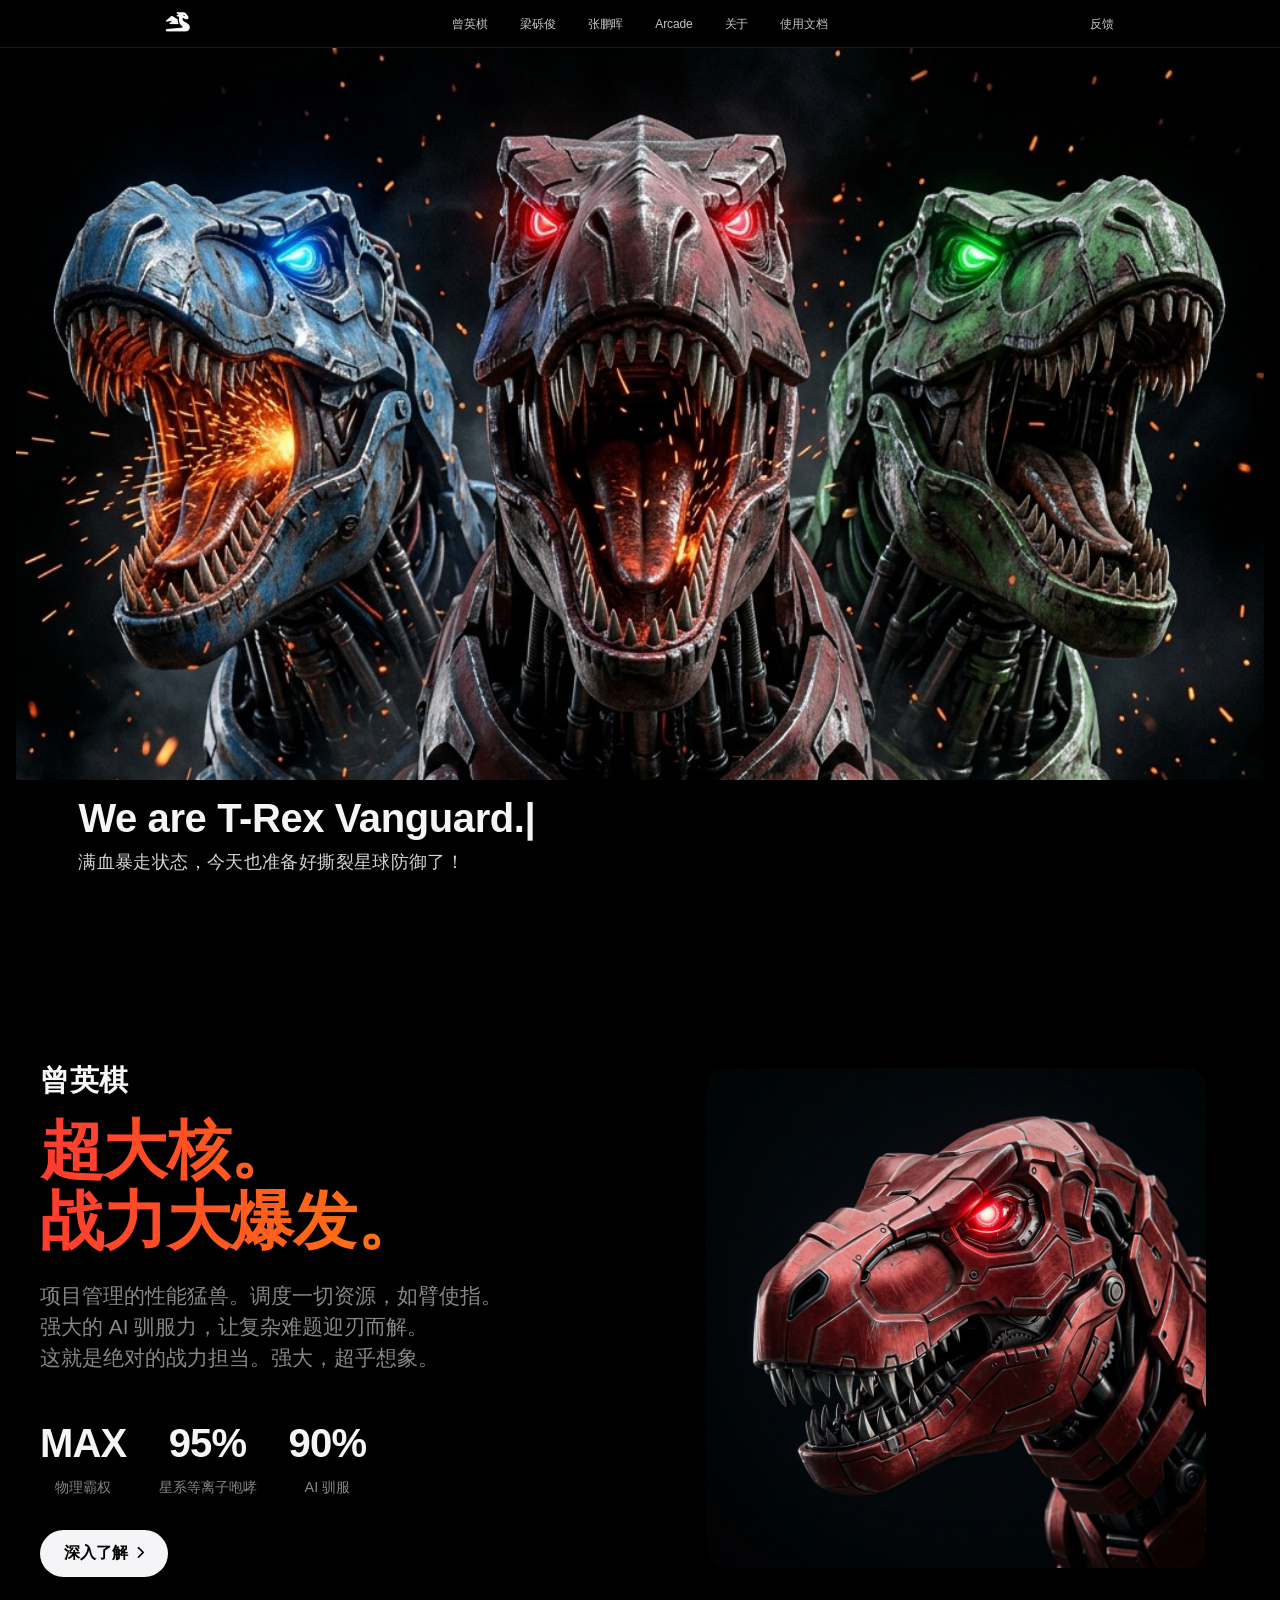
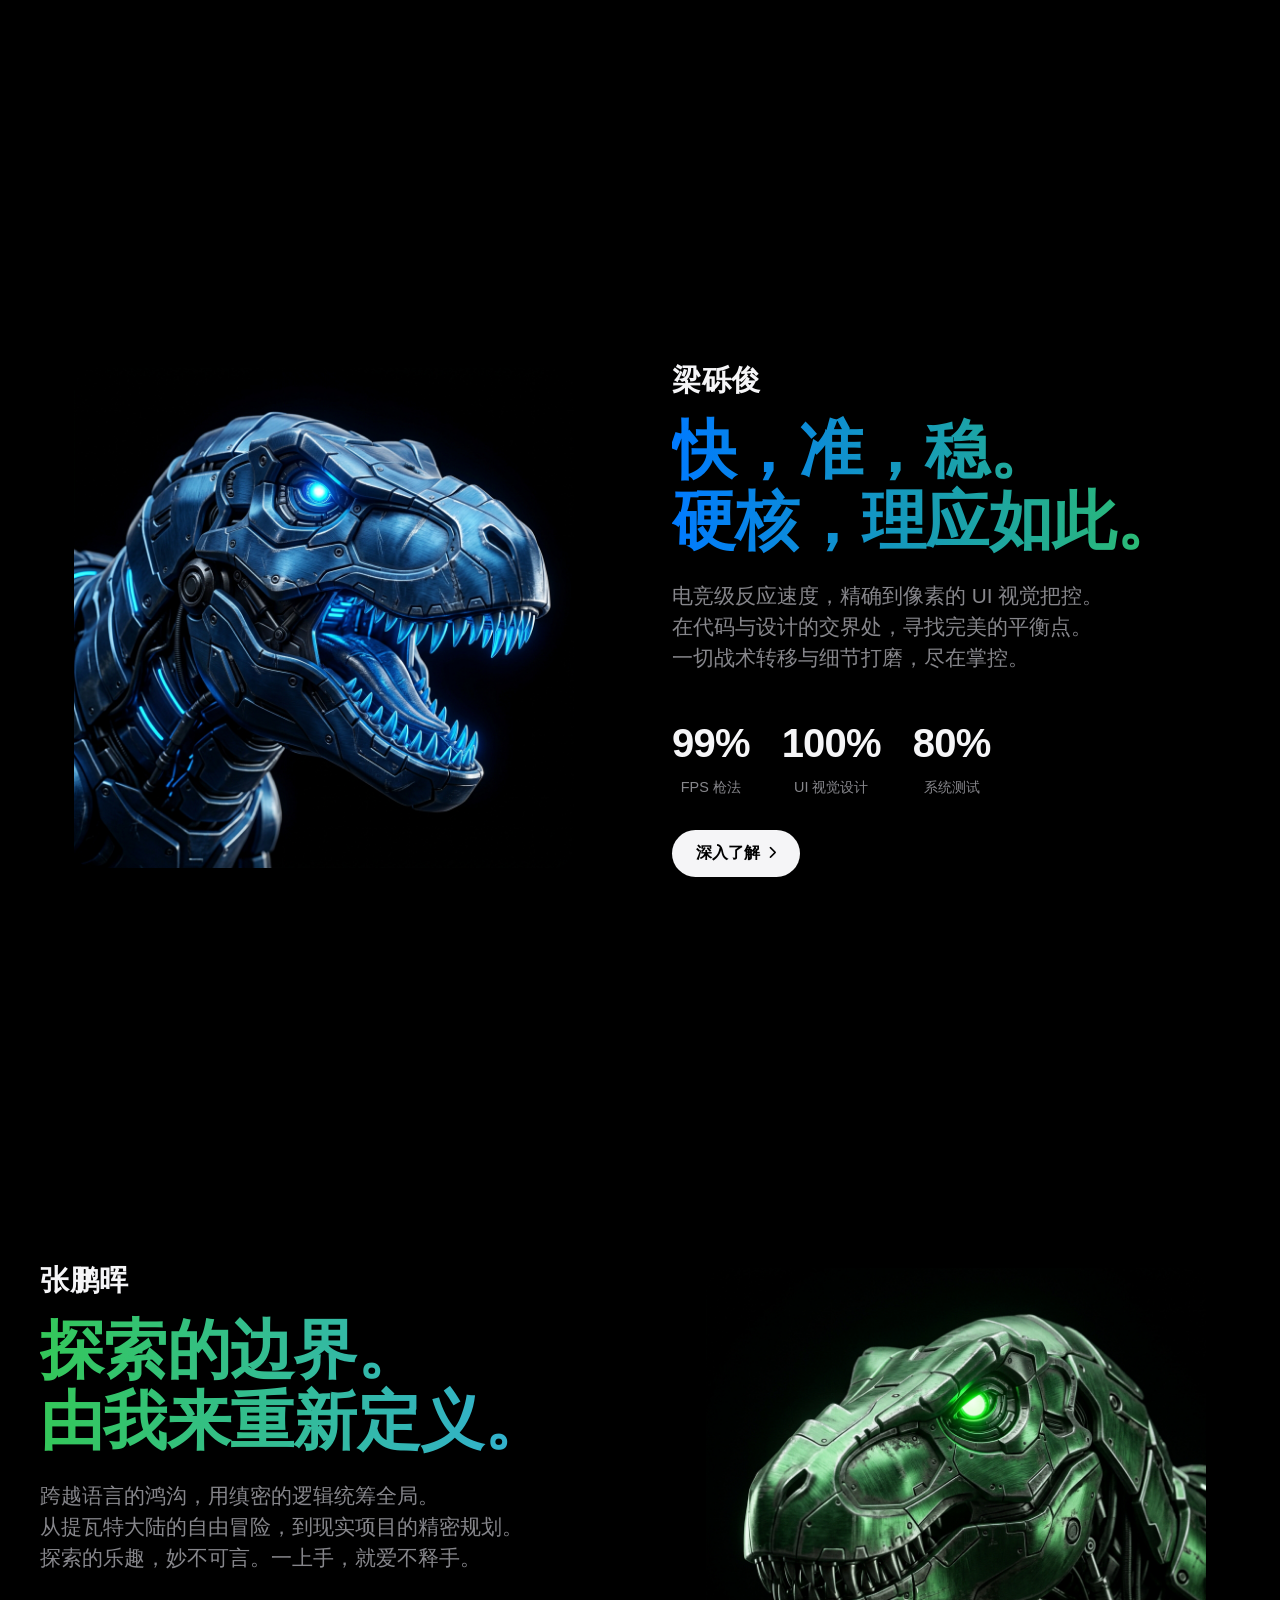
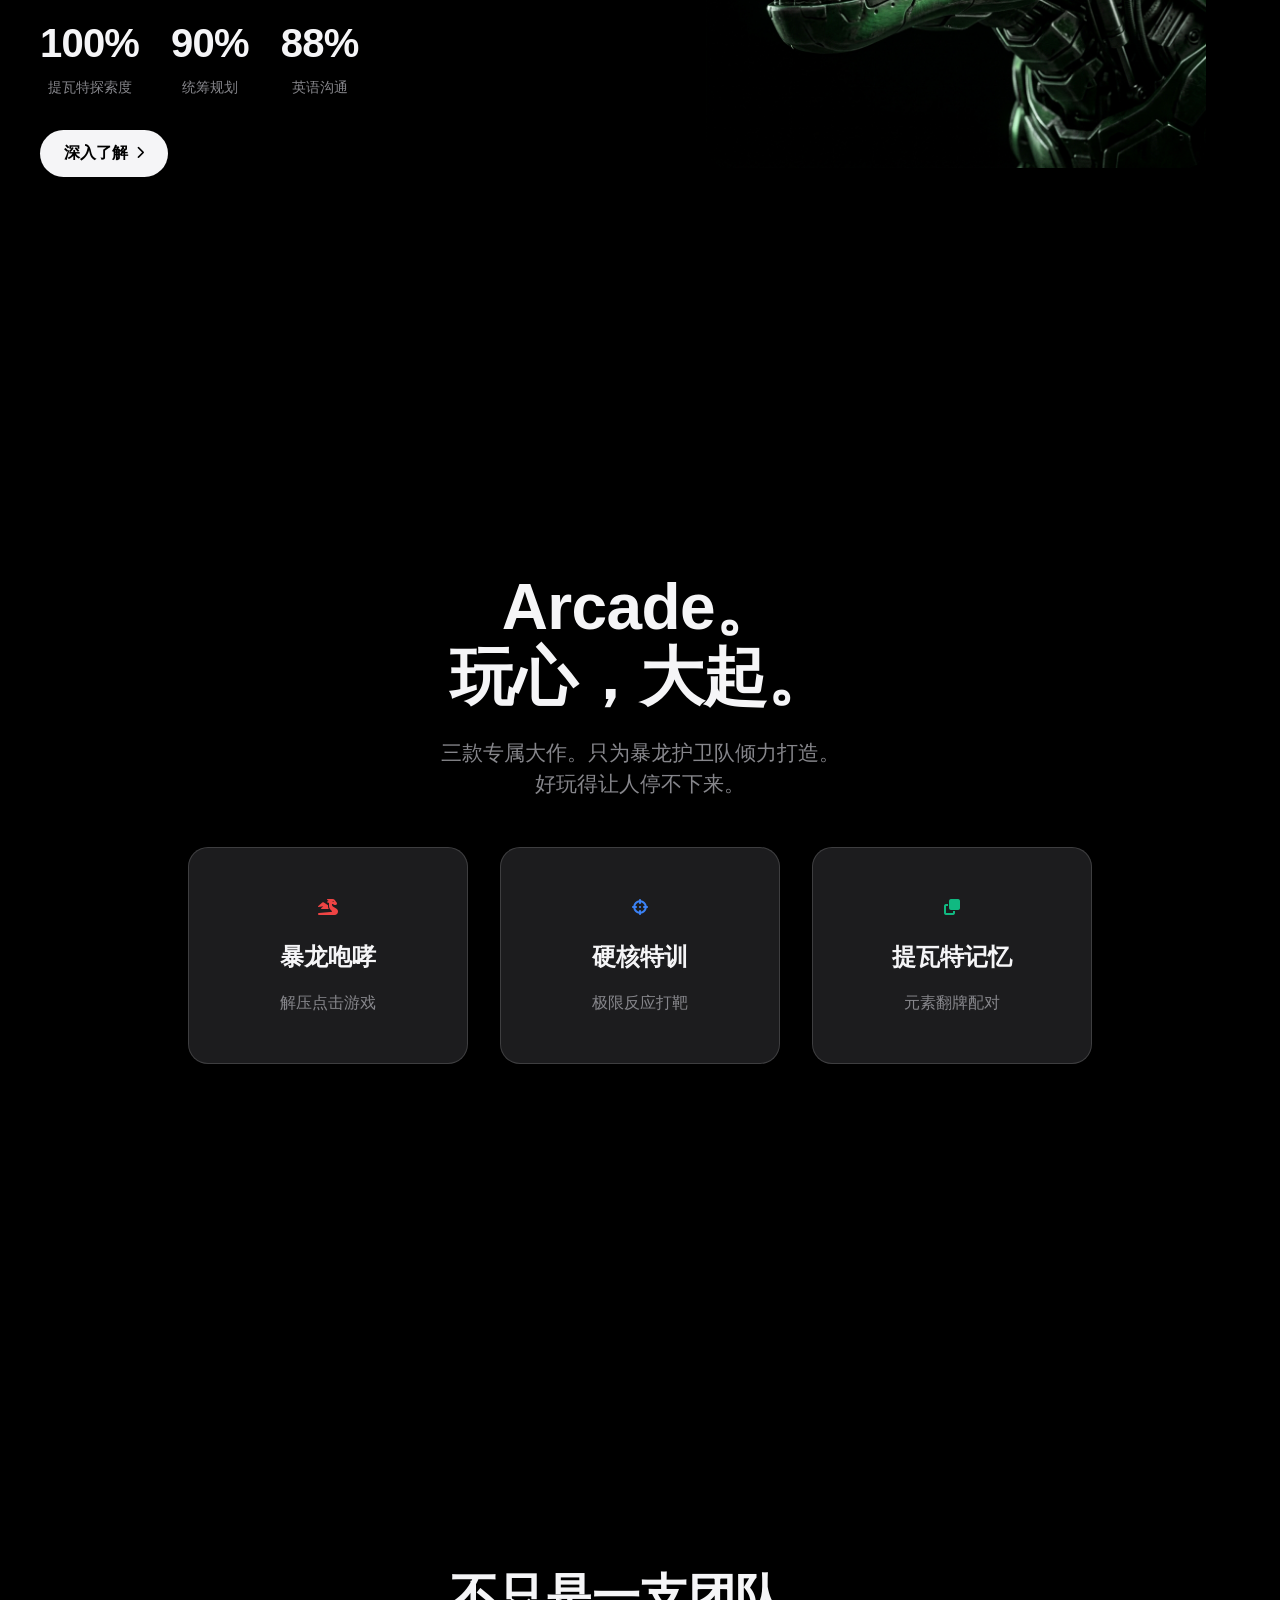
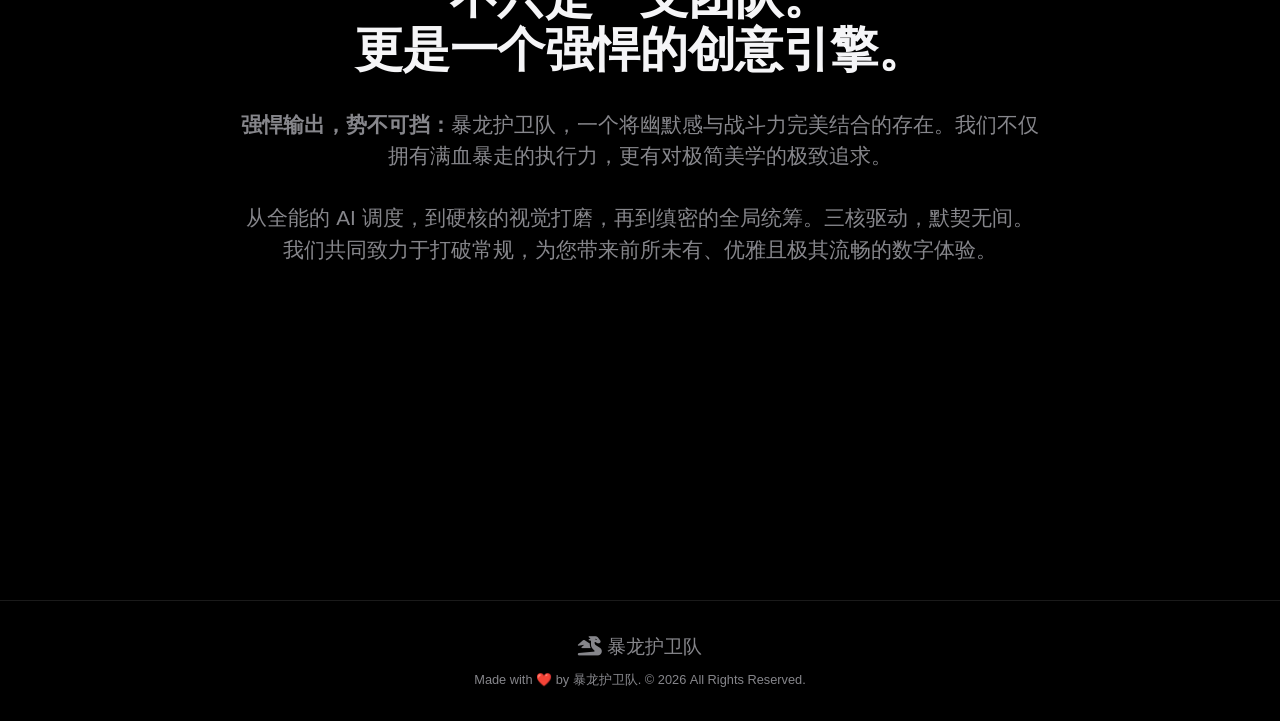
==== index.html @ 3d93b445 "Merge pull request #8 from z1mei/Appletest-v2 Appletest v2" ====
<!DOCTYPE html>
<html lang="zh-CN">
<head>
    <meta charset="UTF-8">
    <meta name="viewport" content="width=device-width, initial-scale=1.0">
    <title>暴龙护卫队 (T-Rex Vanguard) - 团队专属风采展示平台</title>
    <link rel="stylesheet" href="css/style.css?v=28">
    <!-- Google Fonts replaced with System Fonts in CSS, but keep FontAwesome -->
    <link rel="stylesheet" href="https://cdnjs.cloudflare.com/ajax/libs/font-awesome/6.4.0/css/all.min.css">
</head>
<body data-theme="dark">
    <!-- Apple Style Navbar -->
    <header class="apple-nav">
        <div class="nav-container">
            <a href="#hero" class="logo"><i class="fa-solid fa-dragon"></i></a>
            <nav class="nav-links">
                <a href="#zeng">曾英棋</a>
                <a href="#liang">梁砾俊</a>
                <a href="#zhang">张鹏晖</a>
                <a href="#arcade">Arcade</a>
                <a href="#about">关于</a>
                <a href="#" onclick="openGameModal('docs-modal'); return false;">使用文档</a>
            </nav>
            <a href="#" class="feedback-nav" onclick="openGameModal('feedback-modal'); return false;">反馈</a>
        </div>
    </header>

    <!-- Hero Section -->
    <section id="hero" class="apple-section hero-section">
        <div class="hero-image-wrapper">
            <img src="image/t_rex_hero.png" alt="T-Rex Vanguard" class="hero-image">
        </div>
        <div class="hero-text-wrapper">
            <h1 class="hero-title"><span id="typewriter"></span><span class="cursor">|</span></h1>
            <p class="hero-subtext" style="margin-top: 0.5rem;">满血暴走状态，今天也准备好撕裂星球防御了！</p>
        </div>
    </section>

    <!-- Member 1: Zeng Yingqi -->
    <section id="zeng" class="apple-section member-section">
        <div class="member-container image-right">
            <div class="section-content text-left">
                <div class="apple-label reveal">曾英棋</div>
                <h2 class="apple-headline gradient-text-red reveal delay-1">超大核。<br>战力<span style="white-space: nowrap;">大爆发。</span></h2>
                <p class="apple-copy reveal delay-2">
                    项目管理的性能猛兽。调度一切资源，<span style="white-space: nowrap;">如臂使指。</span><br>
                    强大的 AI 驯服力，让复杂难题<span style="white-space: nowrap;">迎刃而解。</span><br>
                    这就是绝对的战力担当。强大，<span style="white-space: nowrap;">超乎想象。</span>
                </p>
                <div class="apple-specs reveal delay-3">
                    <div class="spec-item"><span class="spec-value">MAX</span><span class="spec-label">物理霸权</span></div>
                    <div class="spec-item"><span class="spec-value">95%</span><span class="spec-label">星系等离子咆哮</span></div>
                    <div class="spec-item"><span class="spec-value">90%</span><span class="spec-label">AI 驯服</span></div>
                </div>
                <button class="apple-btn reveal delay-4" onclick="openGameModal('modal-1')">深入了解 <i class="fa-solid fa-chevron-right"></i></button>
            </div>
            <div class="member-image-wrapper reveal delay-2">
                <img src="image/avatar_zeng.png" alt="曾英棋" class="member-image">
            </div>
        </div>
    </section>

    <!-- Member 2: Liang Lijun -->
    <section id="liang" class="apple-section member-section">
        <div class="member-container image-left">
            <div class="section-content text-left">
                <div class="apple-label reveal">梁砾俊</div>
                <h2 class="apple-headline gradient-text-blue reveal delay-1">快，准，稳。<br>硬核，<span style="white-space: nowrap;">理应如此。</span></h2>
                <p class="apple-copy reveal delay-2">
                    电竞级反应速度，精确到像素的 UI <span style="white-space: nowrap;">视觉把控。</span><br>
                    在代码与设计的交界处，寻找完美的<span style="white-space: nowrap;">平衡点。</span><br>
                    一切战术转移与细节打磨，<span style="white-space: nowrap;">尽在掌控。</span>
                </p>
                <div class="apple-specs reveal delay-3">
                    <div class="spec-item"><span class="spec-value">99%</span><span class="spec-label">FPS 枪法</span></div>
                    <div class="spec-item"><span class="spec-value">100%</span><span class="spec-label">UI 视觉设计</span></div>
                    <div class="spec-item"><span class="spec-value">80%</span><span class="spec-label">系统测试</span></div>
                </div>
                <button class="apple-btn reveal delay-4" onclick="openGameModal('modal-2')">深入了解 <i class="fa-solid fa-chevron-right"></i></button>
            </div>
            <div class="member-image-wrapper reveal delay-2">
                <img src="image/avatar_liang.png" alt="梁砾俊" class="member-image">
            </div>
        </div>
    </section>

    <!-- Member 3: Zhang Penghui -->
    <section id="zhang" class="apple-section member-section">
        <div class="member-container image-right">
            <div class="section-content text-left">
                <div class="apple-label reveal">张鹏晖</div>
                <h2 class="apple-headline gradient-text-green reveal delay-1">探索的边界。<br>由我来<span style="white-space: nowrap;">重新定义。</span></h2>
                <p class="apple-copy reveal delay-2">
                    跨越语言的鸿沟，用缜密的逻辑<span style="white-space: nowrap;">统筹全局。</span><br>
                    从提瓦特大陆的自由冒险，到现实项目的<span style="white-space: nowrap;">精密规划。</span><br>
                    探索的乐趣，妙不可言。一上手，<span style="white-space: nowrap;">就爱不释手。</span>
                </p>
                <div class="apple-specs reveal delay-3">
                    <div class="spec-item"><span class="spec-value">100%</span><span class="spec-label">提瓦特探索度</span></div>
                    <div class="spec-item"><span class="spec-value">90%</span><span class="spec-label">统筹规划</span></div>
                    <div class="spec-item"><span class="spec-value">88%</span><span class="spec-label">英语沟通</span></div>
                </div>
                <button class="apple-btn reveal delay-4" onclick="openGameModal('modal-3')">深入了解 <i class="fa-solid fa-chevron-right"></i></button>
            </div>
            <div class="member-image-wrapper reveal delay-2">
                <img src="image/avatar_zhang.png" alt="张鹏晖" class="member-image">
            </div>
        </div>
    </section>

    <!-- Arcade Zone -->
    <section id="arcade" class="apple-section arcade-section" style="background-color: #000;">
        <div class="section-content text-center">
            <h2 class="apple-headline reveal">Arcade。<br>玩心，大起。</h2>
            <p class="apple-copy reveal delay-1">三款专属大作。只为暴龙护卫队倾力打造。<br>好玩得让人停不下来。</p>
            
            <div class="apple-cards">
                <div class="apple-card reveal delay-2" onclick="openGameModal('game1-modal')">
                    <i class="fa-solid fa-dragon card-icon" style="color: #ef4444;"></i>
                    <h3>暴龙咆哮</h3>
                    <p>解压点击游戏</p>
                </div>
                <div class="apple-card reveal delay-3" onclick="openGameModal('game2-modal')">
                    <i class="fa-solid fa-crosshairs card-icon" style="color: #3b82f6;"></i>
                    <h3>硬核特训</h3>
                    <p>极限反应打靶</p>
                </div>
                <div class="apple-card reveal delay-4" onclick="openGameModal('game3-modal')">
                    <i class="fa-solid fa-clone card-icon" style="color: #10b981;"></i>
                    <h3>提瓦特记忆</h3>
                    <p>元素翻牌配对</p>
                </div>
            </div>
        </div>
    </section>

    <!-- About Section -->
    <section id="about" class="apple-section about-section">
        <div class="section-content text-center">
            <h2 class="apple-headline reveal" style="font-size:3rem; margin-bottom:2rem;">不只是一支团队。<br>更是一个强悍的创意引擎。</h2>
            <p class="apple-copy reveal delay-2" style="max-width: 800px; margin: 0 auto;">
                <strong>强悍输出，势不可挡：</strong>暴龙护卫队，一个将幽默感与战斗力完美结合的存在。我们不仅拥有满血暴走的执行力，更有对极简美学的极致追求。<br><br>
                从全能的 AI 调度，到硬核的视觉打磨，再到缜密的全局统筹。三核驱动，默契无间。我们共同致力于打破常规，为您带来前所未有、优雅且极其流畅的数字体验。
            </p>
        </div>
    </section>

    <!-- ⬇️ Hidden Modals ⬇️ -->

    <!-- Modals (Profile) -->
    <!-- Modal 1: 曾英棋 -->
    <div id="modal-1" class="modal-overlay">
        <div class="modal-container glass-panel">
            <button class="close-modal" onclick="closeGameModal('modal-1')"><i class="fa-solid fa-xmark"></i></button>
            <div class="modal-body">
                <div class="modal-left">
                    <div class="avatar-large avatar-zeng" style="background-image: url('image/avatar_zeng.png'); background-size: cover; background-position: center; color: transparent;"></div>
                    <h2>曾英棋</h2>
                    <p class="role-badge">项目经理 / 无敌的AI驯服者</p>
                    <div class="hobbies-tags">
                        <span class="tag"><i class="fa-solid fa-dragon"></i> 喜欢超级无敌宇宙暴龙兽</span>
                    </div>
                </div>
                <div class="modal-right">
                    <h3>自我介绍</h3>
                    <div class="scroll-text">
                        <p>这，就是绝对的实力。</p>
                        <p>作为项目的核心驱动引擎，我将满血的爆发力与极致的控制力完美结合。每一次的资源调度，每一次的 AI 协作，都经过了毫秒级的精确计算。从半人马座到仙女星系，哪怕是再棘手的技术壁垒，只需一击，便能轻易击穿。</p>
                        <p>这不是科幻，而是我每天的常规输出。满血暴走，现在开始。</p>
                    </div>
                </div>
            </div>
        </div>
    </div>

    <!-- Modal 2: 梁砾俊 -->
    <div id="modal-2" class="modal-overlay">
        <div class="modal-container glass-panel">
            <button class="close-modal" onclick="closeGameModal('modal-2')"><i class="fa-solid fa-xmark"></i></button>
            <div class="modal-body">
                <div class="modal-left">
                    <div class="avatar-large avatar-liang" style="background-image: url('image/avatar_liang.png'); background-size: cover; background-position: center; color: transparent;"></div>
                    <h2>梁砾俊</h2>
                    <p class="role-badge">战场上的硬核玩家</p>
                    <div class="hobbies-tags">
                        <span class="tag"><i class="fa-solid fa-gamepad"></i> 游戏</span>
                        <span class="tag"><i class="fa-solid fa-music"></i> 听音乐</span>
                        <span class="tag"><i class="fa-solid fa-video"></i> 刷视频</span>
                    </div>
                </div>
                <div class="modal-right">
                    <h3>自我介绍</h3>
                    <div class="scroll-text">
                        <p>极致的体验，源于对细节的苛求。</p>
                        <p>在 FPS 的战场上，反应速度决定成败；在数字世界的设计中，像素级的精准定义了优秀。我将电子竞技中那种“快、准、稳”的直觉，无缝融入到了 UI 视觉设计与系统测试之中。没有丝毫的拖泥带水，一切操作都如行云流水般自然。</p>
                        <p>戴上耳机，屏蔽外界的喧嚣。在理性与感性的交界点，为您呈现最纯粹、最极致的硬核作品。</p>
                    </div>
                </div>
            </div>
        </div>
    </div>

    <!-- Modal 3: 张鹏晖 -->
    <div id="modal-3" class="modal-overlay">
        <div class="modal-container glass-panel">
            <button class="close-modal" onclick="closeGameModal('modal-3')"><i class="fa-solid fa-xmark"></i></button>
            <div class="modal-body">
                <div class="modal-left">
                    <div class="avatar-large avatar-zhang" style="background-image: url('image/avatar_zhang.png'); background-size: cover; background-position: center; color: transparent;"></div>
                    <h2>张鹏晖</h2>
                    <p class="role-badge">动静相宜的探索者</p>
                    <div class="hobbies-tags">
                        <span class="tag"><i class="fa-solid fa-language"></i> 说英语</span>
                        <span class="tag"><i class="fa-solid fa-book"></i> 阅读 (推理小说)</span>
                        <span class="tag"><i class="fa-solid fa-compass"></i> 原神 (探索)</span>
                    </div>
                </div>
                <div class="modal-right">
                    <h3>自我介绍</h3>
                    <div class="scroll-text">
                        <p>探索，是不断打破边界的旅程。</p>
                        <p>无论是跨越语言的鸿沟进行交流，还是在推理小说中层层剥茧地推演逻辑，我始终热衷于在复杂的信息中寻找最优解。将这种敏锐的洞察力带入到项目统筹中，一切看似繁杂的挑战，都会变得清晰且井然有序。</p>
                        <p>正如在广阔无垠的开放世界中自由穿梭，真正的乐趣，在于发现未知的可能。动静相宜，方能游刃有余。</p>
                    </div>
                </div>
            </div>
        </div>
    </div>

    <!-- Game Modals -->
    <!-- Game 1: T-Rex Clicker -->
    <div id="game1-modal" class="game-overlay">
        <div class="game-container glass-panel">
            <button class="close-game" onclick="closeGameModal('game1-modal')"><i class="fa-solid fa-xmark"></i></button>
            <div class="game-header">
                <h2><i class="fa-solid fa-dragon"></i> 暴龙咆哮</h2>
                <div class="game-stats">
                    <span>时间: <strong id="g1-time">10.0</strong>s</span>
                    <span>点击: <strong id="g1-score">0</strong></span>
                </div>
            </div>
            <div class="game-area" id="g1-area">
                <button id="g1-start-btn" class="btn-primary game-start-btn">开始试炼</button>
                <div id="g1-trex" class="trex-entity" style="display: none;">
                    <i class="fa-solid fa-dragon"></i>
                </div>
                <div id="g1-result" class="game-result" style="display: none;">
                    <h3>试炼结束！</h3>
                    <p>点击次数: <span id="g1-final-score">0</span></p>
                    <p class="g1-rank" id="g1-rank"></p>
                    <button id="g1-restart-btn" class="btn-primary mt-4">再来一次</button>
                    <div id="g1-leaderboard" class="leaderboard mt-4"></div>
                </div>
            </div>
        </div>
    </div>

    <!-- Game 2: Aim Trainer -->
    <div id="game2-modal" class="game-overlay">
        <div class="game-container glass-panel">
            <button class="close-game" onclick="closeGameModal('game2-modal')"><i class="fa-solid fa-xmark"></i></button>
            <div class="game-header">
                <h2><i class="fa-solid fa-crosshairs"></i> 硬核特训</h2>
                <div class="game-stats">
                    <span>时间: <strong id="g2-time">30</strong>s</span>
                    <span>得分: <strong id="g2-score">0</strong></span>
                    <span>生命: <strong id="g2-lives">❤❤❤</strong></span>
                </div>
            </div>
            <div class="game-area g2-area" id="g2-area">
                <button id="g2-start-btn" class="btn-primary game-start-btn">开始特训</button>
                <div id="g2-result" class="game-result" style="display: none; z-index: 10;">
                    <h3 id="g2-result-title">特训结束！</h3>
                    <p>最终得分: <span id="g2-final-score">0</span></p>
                    <p id="g2-accuracy"></p>
                    <button id="g2-restart-btn" class="btn-primary mt-4">再来一次</button>
                    <div id="g2-leaderboard" class="leaderboard mt-4"></div>
                </div>
            </div>
        </div>
    </div>

    <!-- Game 3: Memory Match -->
    <div id="game3-modal" class="game-overlay">
        <div class="game-container glass-panel">
            <button class="close-game" onclick="closeGameModal('game3-modal')"><i class="fa-solid fa-xmark"></i></button>
            <div class="game-header">
                <h2><i class="fa-solid fa-clone"></i> 提瓦特记忆</h2>
                <div class="game-stats">
                    <span>步数: <strong id="g3-moves">0</strong></span>
                    <span>匹配: <strong id="g3-matches">0</strong>/8</span>
                </div>
            </div>
            <div class="game-area g3-area" id="g3-area" style="height: 450px;">
                <button id="g3-start-btn" class="btn-primary game-start-btn" style="z-index:10; position:absolute;">开始探索</button>
                <div id="g3-board" class="memory-board" style="display:none;"></div>
                <div id="g3-result" class="game-result" style="display: none; z-index: 10;">
                    <h3>探索完成！</h3>
                    <p>总共消耗步数: <span id="g3-final-moves">0</span></p>
                    <button id="g3-restart-btn" class="btn-primary mt-4">重新探索</button>
                    <div id="g3-leaderboard" class="leaderboard mt-4"></div>
                </div>
            </div>
        </div>
    </div>

    <!-- Docs Modal -->
    <div id="docs-modal" class="game-overlay">
        <div class="game-container glass-panel">
            <button class="close-game" onclick="closeGameModal('docs-modal')"><i class="fa-solid fa-xmark"></i></button>
            <div class="game-header">
                <h2><i class="fa-solid fa-book"></i> 网页使用文档</h2>
            </div>
            <div class="game-area" style="overflow-y: auto; padding: 2rem; display: block; text-align: left;">
                <h3 class="mb-2" style="color: var(--primary-color);">1. 基础功能</h3>
                <ul style="list-style: disc; margin-left: 2rem; margin-bottom: 1.5rem; color: var(--text-muted);">
                    <li><strong>深浅色模式切换</strong>：点击右上角的月亮/太阳图标，无缝切换深色和浅色主题。</li>
                    <li><strong>沉浸式浏览</strong>：页面利用 Apple 级的大面积留白与滚动动画，建议平滑滚动体验最佳。</li>
                </ul>
                <h3 class="mb-2" style="color: var(--primary-color);">2. 互动大作</h3>
                <ul style="list-style: disc; margin-left: 2rem; margin-bottom: 1.5rem; color: var(--text-muted);">
                    <li><strong>暴龙咆哮</strong>：解压点击。</li>
                    <li><strong>硬核特训</strong>：射击反应。</li>
                    <li><strong>提瓦特记忆</strong>：翻牌配对。</li>
                </ul>
                <h3 class="mb-2" style="color: var(--primary-color);">3. 隐藏功能</h3>
                <ul style="list-style: disc; margin-left: 2rem; margin-bottom: 1.5rem; color: var(--text-muted);">
                    <li><strong>意见反馈</strong>：右下角信封按钮，随时联系我们。</li>
                    <li><strong>暴龙觉醒彩蛋</strong>：连续快速点击页脚 Logo 5次。</li>
                </ul>
            </div>
        </div>
    </div>

    <!-- Feedback Modal -->
    <div id="feedback-modal" class="game-overlay">
        <div class="game-container glass-panel" style="max-width: 450px; height: auto; text-align: center; background: var(--bg-main); margin: 0 auto;">
            <button class="close-game" onclick="closeGameModal('feedback-modal')"><i class="fa-solid fa-xmark"></i></button>
            <div class="game-header" style="justify-content: center; border-bottom: none; padding-bottom: 0;">
                <h2 style="margin: 0; font-size: 1.8rem;"><i class="fa-solid fa-paper-plane" style="color: var(--text-main);"></i> 期待您的反馈</h2>
            </div>
            <div class="game-area" style="padding: 2rem; display: flex; flex-direction: column; justify-content: center; align-items: center; gap: 1.5rem; background: transparent;">
                <p style="color: var(--text-muted); margin: 0; line-height: 1.6; font-size: 1.1rem; text-align: center;">
                    感谢您访问暴龙护卫队！如果您对我们的项目有任何意见、建议或发现了 Bug，随时欢迎联系我们。您的反馈是我们进步的动力。
                </p>
                <div class="feedback-email-box" style="background: var(--bg-alt); padding: 1.5rem; border-radius: 12px; border: 1px solid var(--glass-border); width: 100%;">
                    <p style="margin: 0; font-size: 0.95rem; color: var(--text-muted); margin-bottom: 0.5rem;">反馈专属邮箱</p>
                    <p style="margin: 0; font-size: 1.4rem; font-weight: 800; color: var(--text-main); user-select: all;">2708203325@QQ.COM</p>
                </div>
            </div>
        </div>
    </div>

    <!-- T-Rex Easter Egg Container -->
    <div id="trex-easter-egg" class="trex-container">
        <div class="trex-content">
            <i class="fa-solid fa-dragon fa-4x mb-2" style="color: white"></i>
            <h2>嗷呜！暴龙战士觉醒！</h2>
        </div>
    </div>

    <!-- Footer -->
    <footer class="apple-footer">
        <div class="container text-center">
            <div id="footer-logo" class="footer-logo" title="点我有惊喜哦">
                <i class="fa-solid fa-dragon"></i> 暴龙护卫队
            </div>
            <p>Made with ❤️ by 暴龙护卫队. © 2026 All Rights Reserved.</p>
        </div>
    </footer>

    <script src="js/main.js"></script>
    <script src="js/games.js"></script>
</body>
</html>
---- css/style.css ----
/* ==========================================================================
   Apple Style CSS (Appletest Branch)
   ========================================================================== */

:root {
    --bg-main: #f5f5f7;
    --bg-alt: #ffffff;
    --text-main: #1d1d1f;
    --text-muted: #86868b;
    --apple-link: #06c;
    --nav-bg: rgba(255, 255, 255, 0.8);
    --glass-border: rgba(0, 0, 0, 0.1);
    
    --grad-red: linear-gradient(90deg, #ff3b30, #ff9500);
    --grad-blue: linear-gradient(90deg, #007aff, #34c759);
    --grad-green: linear-gradient(90deg, #34c759, #32ade6);
    --grad-silver: linear-gradient(90deg, #86868b, #1d1d1f);
}

[data-theme="dark"] {
    --bg-main: #000000;
    --bg-alt: #111111;
    --text-main: #f5f5f7;
    --text-muted: #86868b;
    --apple-link: #2997ff;
    --nav-bg: rgba(0, 0, 0, 0.8);
    --glass-border: rgba(255, 255, 255, 0.1);
    
    --grad-silver: linear-gradient(90deg, #f5f5f7, #86868b);
}

* {
    margin: 0;
    padding: 0;
    box-sizing: border-box;
}

body {
    font-family: -apple-system, BlinkMacSystemFont, "SF Pro SC", "SF Pro Text", "Helvetica Neue", Arial, sans-serif;
    background-color: var(--bg-main);
    color: var(--text-main);
    line-height: 1.5;
    -webkit-font-smoothing: antialiased;
    -moz-osx-font-smoothing: grayscale;
    transition: background-color 0.4s ease, color 0.4s ease;
    overflow-x: hidden;
    transition: background-color 0.3s, color 0.3s;
}

/* Meteor Canvas */
#meteor-canvas {
    position: fixed;
    top: 0;
    left: 0;
    width: 100%;
    height: 100%;
    z-index: 0;
    pointer-events: none;
}

/* T-Rex Defender for Asteroid Event */
#trex-defender {
    position: fixed;
    bottom: 40px;
    left: 40px;
    font-size: 5rem;
    color: #ef4444;
    z-index: 5;
    opacity: 0;
    pointer-events: none;
    filter: drop-shadow(0 0 25px rgba(239, 68, 68, 0.7)) drop-shadow(0 0 50px rgba(239, 68, 68, 0.3));
    transition: opacity 0.6s ease;
    transform-origin: bottom center;
}
#trex-defender.visible {
    opacity: 1;
}
#trex-defender.roaring {
    animation: trex-roar 0.15s ease-in-out 3;
}
@keyframes trex-roar {
    0%, 100% { transform: scale(1); }
    50% { transform: scale(1.15); }
}

/* Normal Scrolling Styles */
#fullpage, .fp-wrapper {
    display: block;
    width: 100%;
}

.fp-section {
    position: relative;
    width: 100%;
    padding-top: 6rem;
    padding-bottom: 2rem;
    display: flex;
    flex-direction: column;
}

a {
    color: var(--apple-link);
    text-decoration: none;
}

/* Navbar */
.apple-nav {
    position: fixed;
    top: 0;
    width: 100%;
    height: 48px;
    background: var(--nav-bg);
    backdrop-filter: saturate(180%) blur(20px);
    -webkit-backdrop-filter: saturate(180%) blur(20px);
    z-index: 1000;
    display: flex;
    justify-content: center;
    border-bottom: 1px solid var(--glass-border);
}

.nav-container {
    width: 100%;
    max-width: 980px;
    display: flex;
    justify-content: space-between;
    align-items: center;
    padding: 0 1rem;
}

.nav-container .logo {
    color: var(--text-main);
    font-size: 1.2rem;
}

.nav-links {
    display: flex;
    gap: 2rem;
}

.nav-links a {
    color: var(--text-main);
    font-size: 12px;
    letter-spacing: -0.01em;
    opacity: 0.8;
    transition: opacity 0.2s;
}

.nav-links a:hover {
    opacity: 1;
}

.feedback-nav {
    color: var(--text-main);
    font-size: 12px;
    letter-spacing: -0.01em;
    opacity: 0.8;
    text-decoration: none;
    transition: opacity 0.2s;
}

.feedback-nav:hover {
    opacity: 1;
}

/* Typography & Utilities */
.gradient-text-red { background: var(--grad-red); -webkit-background-clip: text; -webkit-text-fill-color: transparent; }
.gradient-text-blue { background: var(--grad-blue); -webkit-background-clip: text; -webkit-text-fill-color: transparent; }
.gradient-text-green { background: var(--grad-green); -webkit-background-clip: text; -webkit-text-fill-color: transparent; }
.gradient-text-silver { background: var(--grad-silver); -webkit-background-clip: text; -webkit-text-fill-color: transparent; }

.bg-alt {
    background-color: var(--bg-alt);
}

/* Sections */
.apple-section {
    min-height: 100vh;
    display: flex;
    flex-direction: column;
    justify-content: center;
    align-items: center;
    padding: 4rem 1rem;
    position: relative;
    padding-top: 0;
    min-height: 100vh;
}

.section-content {
    max-width: 980px;
    width: 100%;
    z-index: 10;
}

.text-center {
    text-align: center;
}

/* Hero Section */
.hero-section {
    padding-top: 48px;
}

.hero-title {
    font-size: 3rem;
    font-weight: 600;
    letter-spacing: -0.005em;
    margin-bottom: 0.5rem;
    color: var(--text-main);
}

.hero-slogan {
    font-size: 5rem;
    font-weight: 700;
    line-height: 1.05;
    letter-spacing: -0.015em;
    margin-bottom: 1.5rem;
}

.hero-subtext {
    font-size: 1.5rem;
    font-weight: 400;
    color: var(--text-muted);
    letter-spacing: 0.011em;
}

/* Cursor effect for typing */
.cursor {
    animation: blink 1s step-end infinite;
}
@keyframes blink { 50% { opacity: 0; } }

/* Members Section */
.apple-label {
    font-size: 1.8rem;
    font-weight: 700;
    color: var(--text-main);
    margin-bottom: 0.8rem;
    letter-spacing: 0.02em;
}

.apple-headline {
    font-size: 4rem;
    font-weight: 700;
    line-height: 1.1;
    letter-spacing: -0.01em;
    margin-bottom: 1.5rem;
}

.apple-copy {
    font-size: 1.3rem;
    font-weight: 400;
    line-height: 1.5;
    color: var(--text-muted);
    margin-bottom: 2.5rem;
}

.member-container {
    display: flex;
    align-items: center;
    justify-content: space-between;
    gap: 4rem;
    width: 100%;
    max-width: 1200px;
}

.member-container.image-left {
    flex-direction: row-reverse;
}

.member-container.image-right {
    flex-direction: row;
}

.member-container .section-content {
    flex: 1;
    text-align: left;
    min-width: 0;
}

.member-container .member-image-wrapper {
    flex: 1;
    margin-top: 0;
    display: flex;
    justify-content: center;
    min-width: 0;
}

.member-image {
    width: 100%;
    max-width: 500px;
    height: auto;
    border-radius: 20px;
    box-shadow: 0 30px 60px rgba(0,0,0,0.5);
    transition: transform 0.5s ease;
    object-fit: cover;
}

.member-image:hover {
    transform: scale(1.05) translateY(-10px);
}

.text-left {
    text-align: left !important;
}

/* Specs layout update for side-by-side */
.apple-specs {
    display: flex;
    justify-content: flex-start;
    gap: 2rem;
    margin-top: 2rem;
    margin-bottom: 2rem;
}

.spec-item {
    display: flex;
    flex-direction: column;
    align-items: center;
}

.spec-value {
    font-size: 2.5rem;
    font-weight: 700;
    color: var(--text-main);
    letter-spacing: -0.02em;
}

.spec-label {
    font-size: 0.9rem;
    font-weight: 500;
    color: var(--text-muted);
    margin-top: 0.2rem;
}

/* Buttons */
.apple-btn {
    background-color: var(--text-main);
    color: var(--bg-main);
    border: none;
    border-radius: 980px;
    padding: 0.8rem 1.5rem;
    font-size: 1rem;
    font-weight: 600;
    cursor: pointer;
    transition: transform 0.2s ease, opacity 0.2s ease;
    display: inline-flex;
    align-items: center;
    gap: 0.5rem;
}

.apple-btn:hover {
    transform: scale(1.02);
    opacity: 0.9;
}

.apple-btn i {
    font-size: 0.8rem;
}

/* Arcade */
.apple-cards {
    display: flex;
    justify-content: center;
    gap: 2rem;
    flex-wrap: wrap;
    margin-top: 3rem;
}

.apple-card {
    background: var(--bg-main);
    border-radius: 20px;
    padding: 3rem 2rem;
    width: 280px;
    cursor: pointer;
    transition: transform 0.3s ease, box-shadow 0.3s ease;
    border: 1px solid var(--glass-border);
}

.apple-card:hover {
    transform: translateY(-10px);
    box-shadow: 0 20px 40px rgba(0,0,0,0.1);
}
[data-theme="dark"] .apple-card:hover {
    box-shadow: 0 20px 40px rgba(255,255,255,0.05);
}

.card-icon {
    margin-bottom: 1.5rem;
}

.apple-card h3 {
    font-size: 1.5rem;
    font-weight: 600;
    margin-bottom: 0.5rem;
    color: var(--text-main);
}

.apple-card p {
    color: var(--text-muted);
    font-size: 1rem;
    margin-top: 1rem;
    flex-grow: 1;
}

/* Distinct gray background for arcade cards to contrast with #000 background */
.arcade-section .apple-card {
    background: #1c1c1e;
    border: 1px solid rgba(255, 255, 255, 0.15);
}

/* Footer */
.apple-footer {
    padding: 2rem;
    border-top: 1px solid var(--glass-border);
    font-size: 0.8rem;
    color: var(--text-muted);
}
.footer-logo {
    font-size: 1.2rem;
    margin-bottom: 0.5rem;
    cursor: pointer;
}

/* Reveal Animation */
.reveal {
    opacity: 0;
    transform: translateY(50px);
    transition: all 1s cubic-bezier(0.16, 1, 0.3, 1);
}

.reveal.active {
    opacity: 1;
    transform: translateY(0);
}

.delay-1 { transition-delay: 0.1s; }
.delay-2 { transition-delay: 0.2s; }
.delay-3 { transition-delay: 0.3s; }
.delay-4 { transition-delay: 0.4s; }

/* Old Game & Modal CSS that we keep functional */
.modal-overlay, .game-overlay {
    position: fixed;
    top: 0; left: 0; width: 100%; height: 100%;
    background: rgba(0,0,0,0.6);
    backdrop-filter: blur(15px);
    -webkit-backdrop-filter: blur(15px);
    z-index: 9999;
    display: none;
    justify-content: center;
    align-items: center;
    opacity: 0;
    transition: opacity 0.3s ease;
}

.modal-overlay.active, .game-overlay.active {
    display: flex;
    opacity: 1;
}

.modal-container, .game-container {
    background: var(--bg-alt);
    border: 1px solid var(--glass-border);
    border-radius: 20px;
    width: 90%;
    max-width: 800px;
    max-height: 90vh;
    overflow-y: auto;
    position: relative;
    padding: 2rem;
    box-shadow: 0 25px 50px rgba(0,0,0,0.2);
}

.hero-section {
    display: flex;
    flex-direction: column;
    position: relative;
    padding-top: 48px; /* Offset for navbar */
    padding-bottom: 0; /* Remove inherited 4rem padding from apple-section! */
    height: 100vh; /* Fallback */
    height: 100dvh; /* Dynamic viewport height to prevent browser chrome from hiding the bottom */
    width: 100%;
    overflow: hidden; /* Lock scrolling for hero */
    background-color: #000;
}

.hero-image-wrapper {
    width: 100%;
    flex: 1; /* Take exact remaining space */
    min-height: 0;
    position: relative;
    background-color: #000;
}

.hero-image {
    width: 100%;
    height: 100%;
    display: block;
    object-fit: fill; /* Slightly squeeze the image to mathematically fit all edges without cropping */
    border-radius: 0;
    box-shadow: none;
    border: none;
    transition: transform 1s ease;
}

.hero-image:hover {
    transform: scale(1.02);
}

.hero-text-wrapper {
    position: relative;
    flex: 0 0 auto;
    width: 100%;
    display: flex;
    flex-direction: column;
    justify-content: flex-end; /* Push content to the bottom */
    align-items: flex-start;
    text-align: left;
    padding: 1rem 5% 1.5rem 5%; /* Restored safe bottom padding so it doesn't get cut off by screen bezels */
    background-color: #000; /* Solid black block */
    z-index: 2;
}

/* Restored title styles */
.hero-title {
    font-size: 2.5rem;
    font-weight: 700;
    letter-spacing: -0.01em;
    color: var(--text-main);
    text-shadow: none;
    margin: 0;
    line-height: 1.1;
}

.hero-subtext {
    font-size: 1.15rem; /* Larger for better readability */
    font-weight: 500; /* Better texture */
    letter-spacing: 0.02em;
    color: #d2d2d7; /* Apple Pro metallic silver */
    margin-top: 0.5rem;
    margin-bottom: 0; /* Remove default paragraph bottom margin! */
    opacity: 0;
    animation: fadeInSubtext 1.2s ease forwards 0.2s; /* Fade in immediately on load with a tiny visual ease */
}

@keyframes fadeInSubtext {
    from { opacity: 0; transform: translateY(10px); }
    to { opacity: 1; transform: translateY(0); }
}

.close-modal, .close-game {
    position: absolute;
    top: 1rem;
    right: 1.5rem;
    background: none;
    border: none;
    font-size: 1.5rem;
    color: var(--text-muted);
    cursor: pointer;
    transition: color 0.2s;
    z-index: 10;
}
.close-modal:hover, .close-game:hover {
    color: var(--text-main);
}



.modal-body {
    display: flex;
    gap: 2rem;
}
.modal-left { width: 30%; text-align: center; }
.modal-right { width: 70%; text-align: left; }

.avatar-large {
    width: 100px; height: 100px;
    border-radius: 50%;
    display: flex; justify-content: center; align-items: center;
    font-size: 3rem; color: white; margin: 0 auto 1rem;
}
.avatar-zeng { background: #ef4444; }
.avatar-liang { background: #3b82f6; }
.avatar-zhang { background: #10b981; }

.hobbies-tags { display: flex; flex-wrap: wrap; gap: 0.5rem; justify-content: center; margin-top: 1rem; }
.tag { background: rgba(134, 134, 139, 0.2); padding: 0.3rem 0.6rem; border-radius: 12px; font-size: 0.8rem; color: var(--text-main); }

.scroll-text { max-height: 200px; overflow-y: auto; padding-right: 10px; margin-top: 1rem; }
.scroll-text p { margin-bottom: 0.5rem; color: var(--text-muted); font-size: 0.95rem; }

.random-toast {
    position: fixed; bottom: 6rem; right: 2rem;
    background: var(--text-main); color: var(--bg-main);
    padding: 1rem 1.5rem; border-radius: 12px;
    font-weight: bold; opacity: 0; pointer-events: none;
    transition: opacity 0.3s, transform 0.3s;
    transform: translateY(20px);
    z-index: 100;
}
.random-toast.show { opacity: 1; transform: translateY(0); }

/* Game Specific */
.game-header { text-align: center; margin-bottom: 1.5rem; }
.game-stats { display: flex; justify-content: center; gap: 2rem; font-size: 1.1rem; color: var(--text-muted); margin-top: 0.5rem; }
.game-area { height: 300px; background: rgba(134, 134, 139, 0.1); border-radius: 16px; position: relative; overflow: hidden; display: flex; justify-content: center; align-items: center; }
.btn-primary { background: var(--text-main); color: var(--bg-main); border: none; padding: 0.8rem 1.5rem; border-radius: 980px; font-size: 1rem; cursor: pointer; }
.trex-entity { font-size: 5rem; cursor: pointer; user-select: none; transform: scale(var(--trex-scale, 1)); transition: transform 0.1s ease-out; }
.trex-entity:active { transform: scale(calc(var(--trex-scale, 1) * 0.9)) !important; transition: transform 0.05s; }

/* Game 1 click particles */
.trex-particle {
    position: absolute;
    color: var(--apple-link);
    font-size: 1.5rem;
    font-weight: bold;
    pointer-events: none;
    animation: floatUp 1s ease-out forwards;
    z-index: 100;
}

@keyframes floatUp {
    0% { transform: translateY(0) scale(1); opacity: 1; }
    100% { transform: translateY(-50px) scale(1.5); opacity: 0; }
}.game-result { text-align: center; }

/* Leaderboard */
.leaderboard { background: rgba(134, 134, 139, 0.1); padding: 1rem 1.5rem; border-radius: 12px; margin-top: 1.5rem; text-align: left; }
.leaderboard h4 { font-size: 1rem; margin-bottom: 0.8rem; color: var(--text-main); text-align: center; }
.leaderboard ol { list-style: none; margin: 0; padding: 0; }
.leaderboard li { font-size: 0.9rem; padding: 0.4rem 0; border-bottom: 1px solid var(--glass-border); display: flex; justify-content: space-between; }
.leaderboard li:last-child { border-bottom: none; }
.leaderboard li span:first-child { font-weight: 600; color: var(--apple-link); }

/* Game 2 Specific */
.g2-area { position: relative; cursor: url("data:image/svg+xml,%3Csvg xmlns='http://www.w3.org/2000/svg' width='24' height='24' viewBox='0 0 24 24'%3E%3Cline x1='12' y1='2' x2='12' y2='10' stroke='white' stroke-width='2'/%3E%3Cline x1='12' y1='14' x2='12' y2='22' stroke='white' stroke-width='2'/%3E%3Cline x1='2' y1='12' x2='10' y2='12' stroke='white' stroke-width='2'/%3E%3Cline x1='14' y1='12' x2='22' y2='12' stroke='white' stroke-width='2'/%3E%3Ccircle cx='12' cy='12' r='1.5' fill='white'/%3E%3C/svg%3E") 12 12, crosshair; }
.target { position: absolute; width: 40px; height: 40px; border-radius: 50%; background: radial-gradient(circle, red 20%, white 21%, white 40%, red 41%, red 60%, white 61%, white 80%, red 81%); cursor: url("data:image/svg+xml,%3Csvg xmlns='http://www.w3.org/2000/svg' width='24' height='24' viewBox='0 0 24 24'%3E%3Cline x1='12' y1='2' x2='12' y2='10' stroke='white' stroke-width='2'/%3E%3Cline x1='12' y1='14' x2='12' y2='22' stroke='white' stroke-width='2'/%3E%3Cline x1='2' y1='12' x2='10' y2='12' stroke='white' stroke-width='2'/%3E%3Cline x1='14' y1='12' x2='22' y2='12' stroke='white' stroke-width='2'/%3E%3Ccircle cx='12' cy='12' r='1.5' fill='white'/%3E%3C/svg%3E") 12 12, crosshair; transition: transform 0.1s; animation: popIn 0.2s ease-out forwards; }
@keyframes popIn { from { transform: scale(0); } to { transform: scale(1); } }

/* Memory Game */
.memory-board { display: grid; grid-template-columns: repeat(4, 1fr); gap: 10px; width: 100%; height: 100%; padding: 10px; }
.memory-card { background: var(--bg-alt); border: 2px solid var(--glass-border); border-radius: 8px; display: flex; justify-content: center; align-items: center; font-size: 2rem; cursor: pointer; transition: transform 0.3s; transform-style: preserve-3d; position: relative; }
.memory-card.flipped { transform: rotateY(180deg); }
.memory-card .front, .memory-card .back { position: absolute; width: 100%; height: 100%; backface-visibility: hidden; display: flex; justify-content: center; align-items: center; border-radius: 6px; }
.memory-card .front { background: #1c1c1e; color: rgba(255, 255, 255, 0.15); }
.memory-card .back { transform: rotateY(180deg); background: #000000; color: var(--text-main); }
.memory-card.matched .back { background: #111111; color: #30D158; border: 2px solid rgba(48, 209, 88, 0.5); box-shadow: inset 0 0 15px rgba(48, 209, 88, 0.1); }

/* Easter Egg */
.trex-container { position: fixed; top: 0; left: 0; width: 100%; height: 100%; background: #ef4444; z-index: 10000; display: none; justify-content: center; align-items: center; text-align: center; color: white; }
.trex-container.shake { animation: shake 0.5s cubic-bezier(.36,.07,.19,.97) both; display: flex; }
@keyframes shake { 10%, 90% { transform: translate3d(-1px, 0, 0); } 20%, 80% { transform: translate3d(2px, 0, 0); } 30%, 50%, 70% { transform: translate3d(-4px, 0, 0); } 40%, 60% { transform: translate3d(4px, 0, 0); } }

/* Media Queries */
@media (max-width: 768px) {
    .apple-headline { font-size: 2.5rem; }
    .hero-slogan { font-size: 3rem; }
    .apple-specs { flex-direction: column; gap: 1rem; align-items: flex-start; }
    .nav-links { display: none; }
    .modal-body { flex-direction: column; }
    .modal-left, .modal-right { width: 100%; }
    
    .member-container.image-left, 
    .member-container.image-right {
        flex-direction: column;
        gap: 2rem;
    }
    
    .member-container .section-content {
        text-align: center;
    }
    
    .text-left {
        text-align: center !important;
    }
    
    .apple-specs {
        align-items: center;
        justify-content: center;
    }
    
    .apple-headline br,
    .apple-copy br {
        display: none;
    }
}
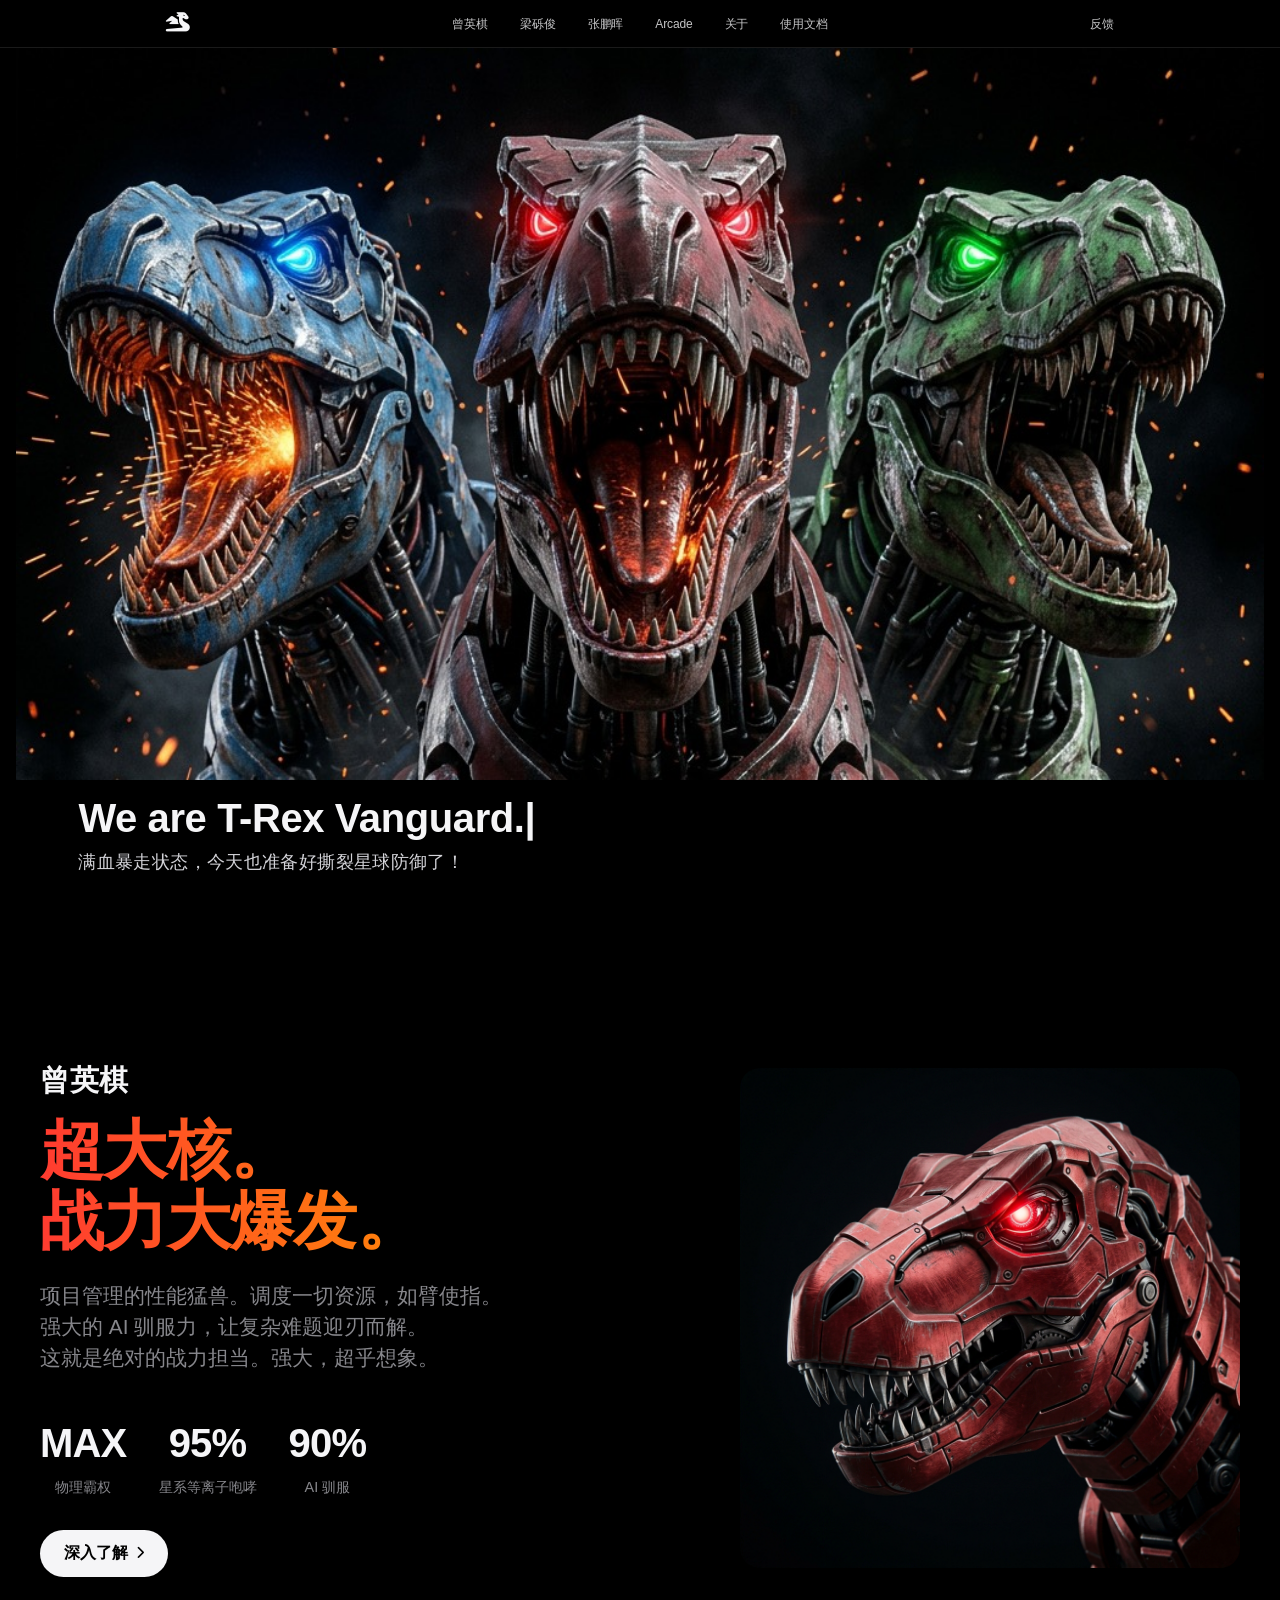
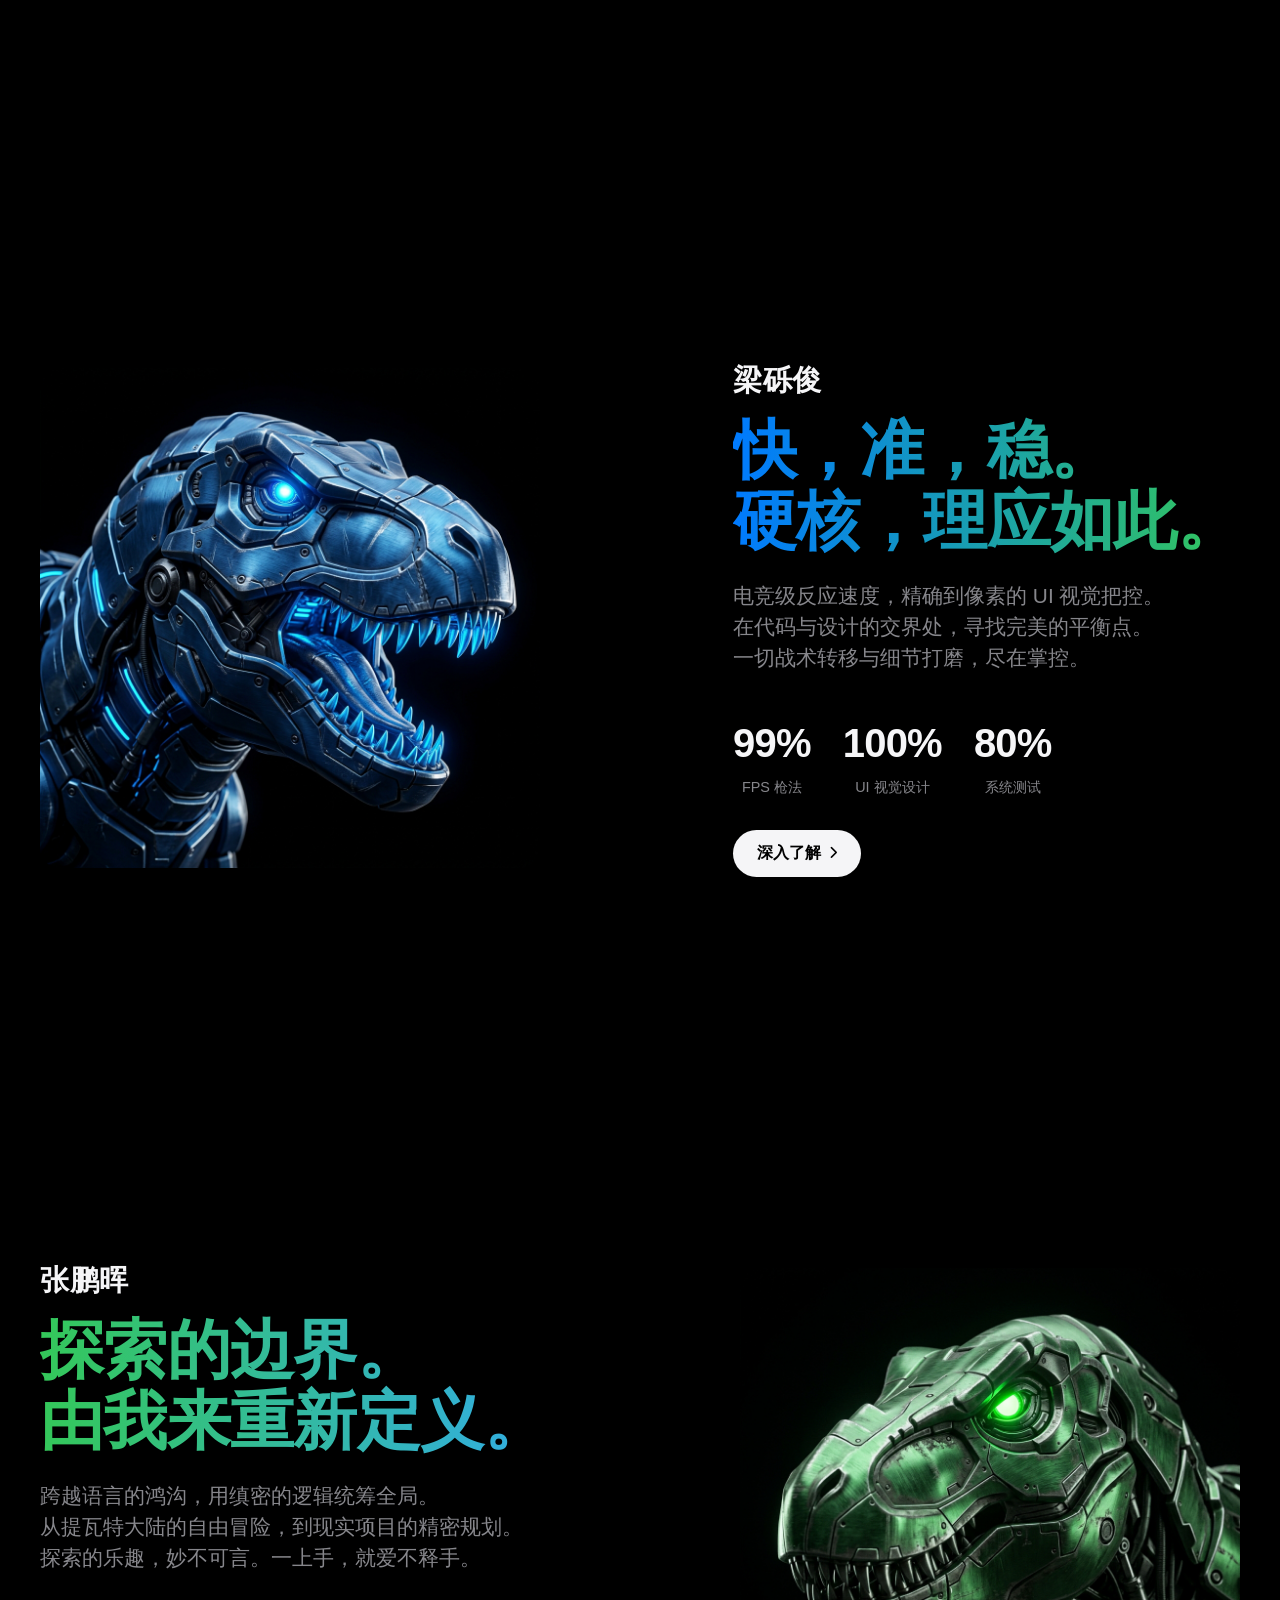
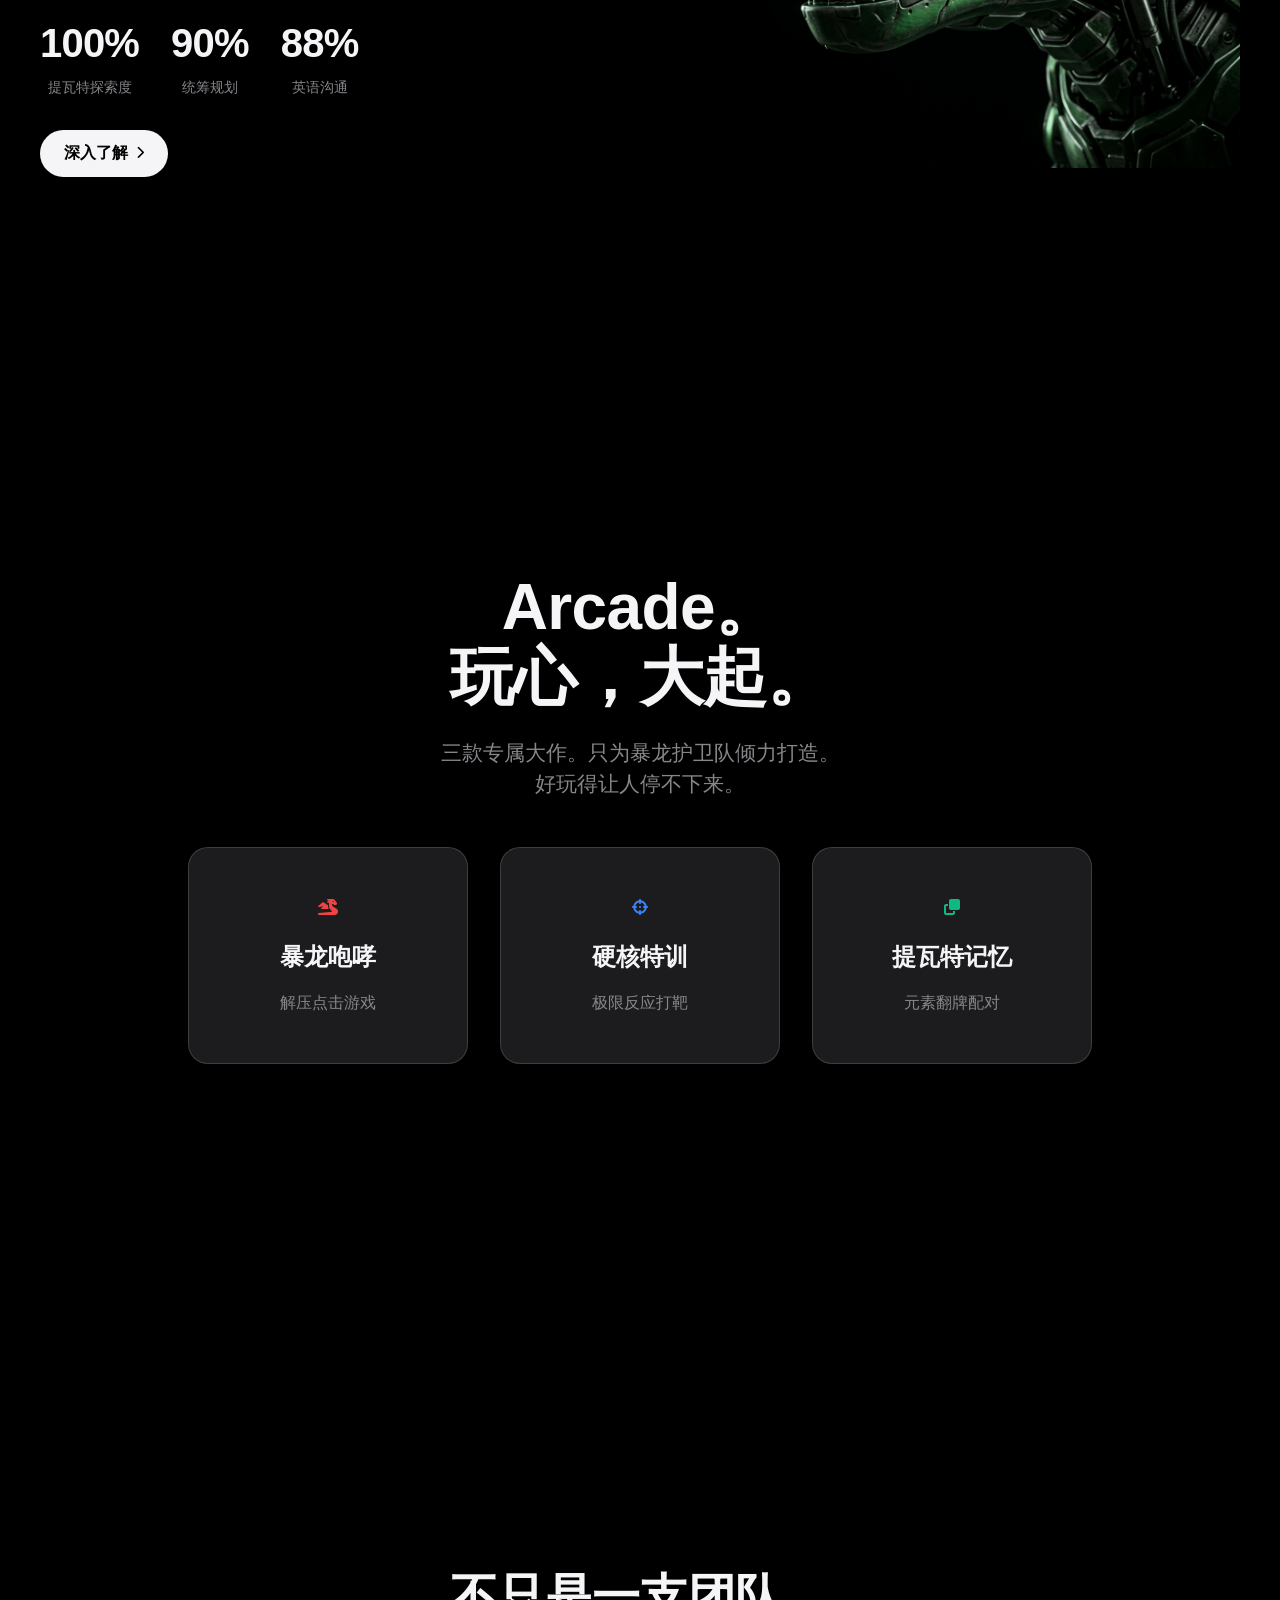
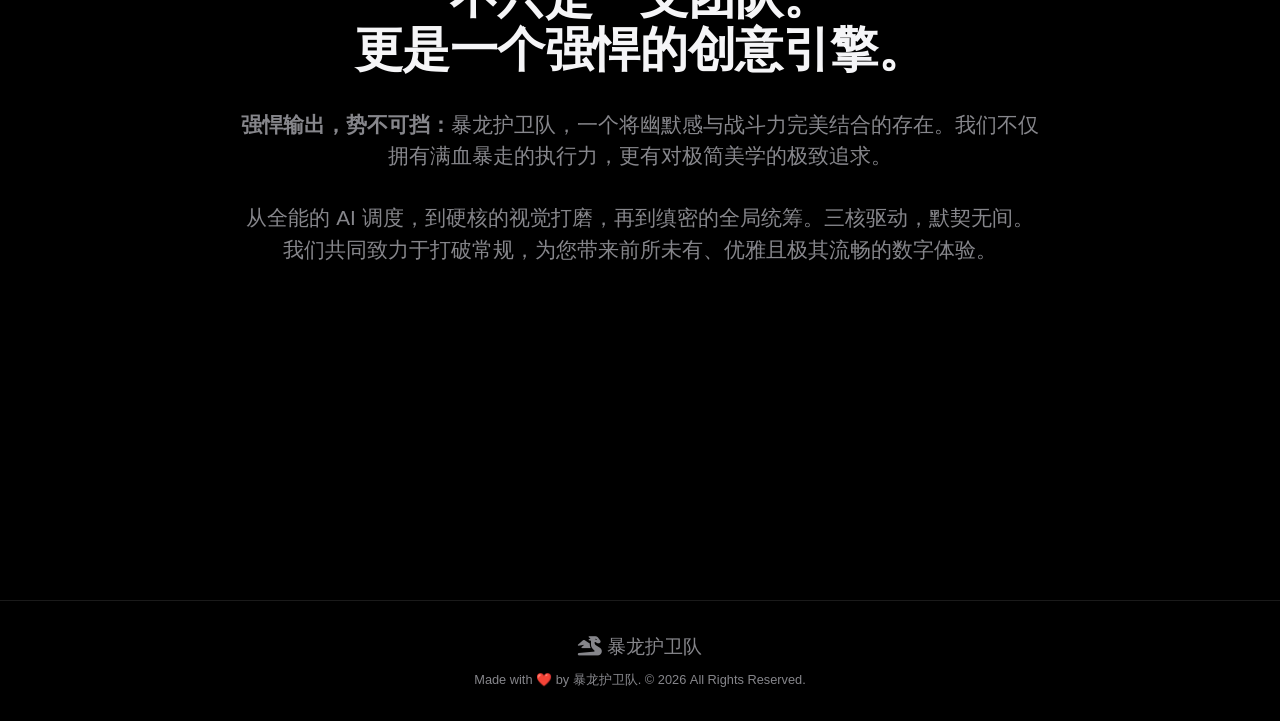
==== commit dc465c70: "style: Perfect symmetrical alignment for alternating image-text sections" ====
--- a/index.html
+++ b/index.html
@@ -4,7 +4,7 @@
     <meta charset="UTF-8">
     <meta name="viewport" content="width=device-width, initial-scale=1.0">
     <title>暴龙护卫队 (T-Rex Vanguard) - 团队专属风采展示平台</title>
-    <link rel="stylesheet" href="css/style.css?v=28">
+    <link rel="stylesheet" href="css/style.css?v=40">
     <!-- Google Fonts replaced with System Fonts in CSS, but keep FontAwesome -->
     <link rel="stylesheet" href="https://cdnjs.cloudflare.com/ajax/libs/font-awesome/6.4.0/css/all.min.css">
 </head>
@@ -231,6 +231,10 @@
     <!-- Game 1: T-Rex Clicker -->
     <div id="game1-modal" class="game-overlay">
         <div class="game-container glass-panel">
+            <div class="help-game-wrapper">
+                <button class="help-game"><i class="fa-solid fa-circle-question"></i> 玩法</button>
+                <div class="help-tooltip"><strong>玩法说明：</strong><br>疯狂点击屏幕中央的暴龙即可获得积分。倒计时 10 秒内，拼尽全力挑战你的手速极限吧！</div>
+            </div>
             <button class="close-game" onclick="closeGameModal('game1-modal')"><i class="fa-solid fa-xmark"></i></button>
             <div class="game-header">
                 <h2><i class="fa-solid fa-dragon"></i> 暴龙咆哮</h2>
@@ -245,11 +249,15 @@
                     <i class="fa-solid fa-dragon"></i>
                 </div>
                 <div id="g1-result" class="game-result" style="display: none;">
-                    <h3>试炼结束！</h3>
-                    <p>点击次数: <span id="g1-final-score">0</span></p>
-                    <p class="g1-rank" id="g1-rank"></p>
-                    <button id="g1-restart-btn" class="btn-primary mt-4">再来一次</button>
-                    <div id="g1-leaderboard" class="leaderboard mt-4"></div>
+                    <div class="result-left">
+                        <h3>试炼结束！</h3>
+                        <p>点击次数: <span id="g1-final-score">0</span></p>
+                        <p class="g1-rank" id="g1-rank"></p>
+                        <button id="g1-restart-btn" class="btn-primary mt-4">再来一次</button>
+                    </div>
+                    <div class="result-right">
+                        <div id="g1-leaderboard" class="leaderboard mt-4"></div>
+                    </div>
                 </div>
             </div>
         </div>
@@ -258,6 +266,10 @@
     <!-- Game 2: Aim Trainer -->
     <div id="game2-modal" class="game-overlay">
         <div class="game-container glass-panel">
+            <div class="help-game-wrapper">
+                <button class="help-game"><i class="fa-solid fa-circle-question"></i> 玩法</button>
+                <div class="help-tooltip"><strong>玩法说明：</strong><br>屏幕会不断随机刷出标靶，迅速点击击碎它们！漏掉标靶会扣除生命，3 颗红心耗尽则提前结束。坚持 30 秒获取最高分！</div>
+            </div>
             <button class="close-game" onclick="closeGameModal('game2-modal')"><i class="fa-solid fa-xmark"></i></button>
             <div class="game-header">
                 <h2><i class="fa-solid fa-crosshairs"></i> 硬核特训</h2>
@@ -270,11 +282,15 @@
             <div class="game-area g2-area" id="g2-area">
                 <button id="g2-start-btn" class="btn-primary game-start-btn">开始特训</button>
                 <div id="g2-result" class="game-result" style="display: none; z-index: 10;">
-                    <h3 id="g2-result-title">特训结束！</h3>
-                    <p>最终得分: <span id="g2-final-score">0</span></p>
-                    <p id="g2-accuracy"></p>
-                    <button id="g2-restart-btn" class="btn-primary mt-4">再来一次</button>
-                    <div id="g2-leaderboard" class="leaderboard mt-4"></div>
+                    <div class="result-left">
+                        <h3 id="g2-result-title">特训结束！</h3>
+                        <p>最终得分: <span id="g2-final-score">0</span></p>
+                        <p id="g2-accuracy"></p>
+                        <button id="g2-restart-btn" class="btn-primary mt-4">再来一次</button>
+                    </div>
+                    <div class="result-right">
+                        <div id="g2-leaderboard" class="leaderboard mt-4"></div>
+                    </div>
                 </div>
             </div>
         </div>
@@ -283,6 +299,10 @@
     <!-- Game 3: Memory Match -->
     <div id="game3-modal" class="game-overlay">
         <div class="game-container glass-panel">
+            <div class="help-game-wrapper">
+                <button class="help-game"><i class="fa-solid fa-circle-question"></i> 玩法</button>
+                <div class="help-tooltip"><strong>玩法说明：</strong><br>经典的记忆翻牌配对。每次翻开两张卡片，图案相同即配对成功。尝试用最少的步数找出所有配对的元素符号！</div>
+            </div>
             <button class="close-game" onclick="closeGameModal('game3-modal')"><i class="fa-solid fa-xmark"></i></button>
             <div class="game-header">
                 <h2><i class="fa-solid fa-clone"></i> 提瓦特记忆</h2>
@@ -295,10 +315,14 @@
                 <button id="g3-start-btn" class="btn-primary game-start-btn" style="z-index:10; position:absolute;">开始探索</button>
                 <div id="g3-board" class="memory-board" style="display:none;"></div>
                 <div id="g3-result" class="game-result" style="display: none; z-index: 10;">
-                    <h3>探索完成！</h3>
-                    <p>总共消耗步数: <span id="g3-final-moves">0</span></p>
-                    <button id="g3-restart-btn" class="btn-primary mt-4">重新探索</button>
-                    <div id="g3-leaderboard" class="leaderboard mt-4"></div>
+                    <div class="result-left">
+                        <h3>探索完成！</h3>
+                        <p>总共消耗步数: <span id="g3-final-moves">0</span></p>
+                        <button id="g3-restart-btn" class="btn-primary mt-4">重新探索</button>
+                    </div>
+                    <div class="result-right">
+                        <div id="g3-leaderboard" class="leaderboard mt-4"></div>
+                    </div>
                 </div>
             </div>
         </div>
--- a/css/style.css
+++ b/css/style.css
@@ -272,8 +272,9 @@
 }
 
 .member-container .section-content {
-    flex: 1;
     text-align: left;
+    width: fit-content;
+    max-width: 50%;
     min-width: 0;
 }
 
@@ -283,6 +284,14 @@
     display: flex;
     justify-content: center;
     min-width: 0;
+}
+
+.member-container.image-left .member-image-wrapper {
+    justify-content: flex-start;
+}
+
+.member-container.image-right .member-image-wrapper {
+    justify-content: flex-end;
 }
 
 .member-image {
@@ -406,6 +415,12 @@
 .arcade-section .apple-card {
     background: #1c1c1e;
     border: 1px solid rgba(255, 255, 255, 0.15);
+    transition: transform 0.4s cubic-bezier(0.175, 0.885, 0.32, 1.275), box-shadow 0.4s ease, border-color 0.4s ease;
+}
+.arcade-section .apple-card:hover {
+    transform: translateY(-12px) scale(1.03);
+    border-color: rgba(255, 255, 255, 0.6);
+    box-shadow: 0 15px 35px rgba(255, 255, 255, 0.15), 0 0 20px rgba(255, 255, 255, 0.1);
 }
 
 /* Footer */
@@ -548,6 +563,60 @@
     to { opacity: 1; transform: translateY(0); }
 }
 
+/* Game Help Tooltip */
+.help-game-wrapper {
+    position: absolute;
+    top: 1.2rem;
+    left: 1.5rem;
+    z-index: 10;
+}
+.help-game {
+    background: rgba(255, 255, 255, 0.05);
+    border: 1px solid rgba(255, 255, 255, 0.15);
+    border-radius: 20px;
+    padding: 6px 14px;
+    font-size: 0.9rem;
+    color: var(--text-muted);
+    cursor: pointer;
+    transition: all 0.3s ease;
+    display: flex;
+    align-items: center;
+    gap: 0.4rem;
+}
+.help-game:hover {
+    color: var(--text-main);
+    background: rgba(255, 255, 255, 0.15);
+    border-color: rgba(255, 255, 255, 0.3);
+}
+.help-tooltip {
+    position: absolute;
+    top: 100%;
+    left: 0;
+    margin-top: 10px;
+    width: 260px;
+    background: rgba(28, 28, 30, 0.95);
+    backdrop-filter: blur(16px);
+    -webkit-backdrop-filter: blur(16px);
+    border: 1px solid rgba(255, 255, 255, 0.15);
+    border-radius: 12px;
+    padding: 1.2rem;
+    font-size: 0.9rem;
+    color: var(--text-main);
+    line-height: 1.6;
+    box-shadow: 0 10px 30px rgba(0,0,0,0.5);
+    opacity: 0;
+    visibility: hidden;
+    transform: translateY(-10px);
+    transition: all 0.3s cubic-bezier(0.175, 0.885, 0.32, 1.275);
+    pointer-events: none;
+    text-align: left;
+}
+.help-game-wrapper:hover .help-tooltip {
+    opacity: 1;
+    visibility: visible;
+    transform: translateY(0);
+}
+
 .close-modal, .close-game {
     position: absolute;
     top: 1rem;
@@ -622,7 +691,61 @@
 @keyframes floatUp {
     0% { transform: translateY(0) scale(1); opacity: 1; }
     100% { transform: translateY(-50px) scale(1.5); opacity: 0; }
-}.game-result { text-align: center; }
+}
+
+.game-result {
+    background: rgba(28, 28, 30, 0.95);
+    backdrop-filter: blur(10px);
+    -webkit-backdrop-filter: blur(10px);
+    position: absolute;
+    top: 0;
+    left: 0;
+    width: 100%;
+    height: 100%;
+    z-index: 20;
+    color: var(--text-main);
+    display: none; /* JS toggles to 'flex' */
+    flex-direction: row;
+    align-items: center;
+    justify-content: space-around;
+    box-sizing: border-box;
+    padding: 2rem 3rem;
+    overflow: hidden; /* No scrollbars */
+}
+
+.result-left {
+    display: flex;
+    flex-direction: column;
+    justify-content: center;
+    align-items: flex-start;
+    text-align: left;
+    height: 100%;
+}
+.result-left h3 { font-size: 1.8rem; margin: 0 0 0.5rem 0; }
+.result-left p { font-size: 1rem; margin: 0 0 0.3rem 0; color: var(--text-muted); }
+.result-left .btn-primary { margin-top: 1.5rem; }
+
+.result-right {
+    display: flex;
+    align-items: center;
+    height: 100%;
+    width: 50%;
+    max-width: 320px;
+}
+.result-right .leaderboard { 
+    margin: 0; 
+    width: 100%; 
+}
+
+@media (max-width: 600px) {
+    .game-result {
+        flex-direction: column;
+        justify-content: center;
+        padding: 1.5rem;
+    }
+    .result-left { align-items: center; text-align: center; height: auto; }
+    .result-right { width: 100%; height: auto; margin-top: 1rem; }
+}
 
 /* Leaderboard */
 .leaderboard { background: rgba(134, 134, 139, 0.1); padding: 1rem 1.5rem; border-radius: 12px; margin-top: 1.5rem; text-align: left; }
@@ -664,6 +787,10 @@
     .member-container.image-right {
         flex-direction: column;
         gap: 2rem;
+    }
+    
+    .member-container .member-image-wrapper {
+        justify-content: center !important;
     }
     
     .member-container .section-content {
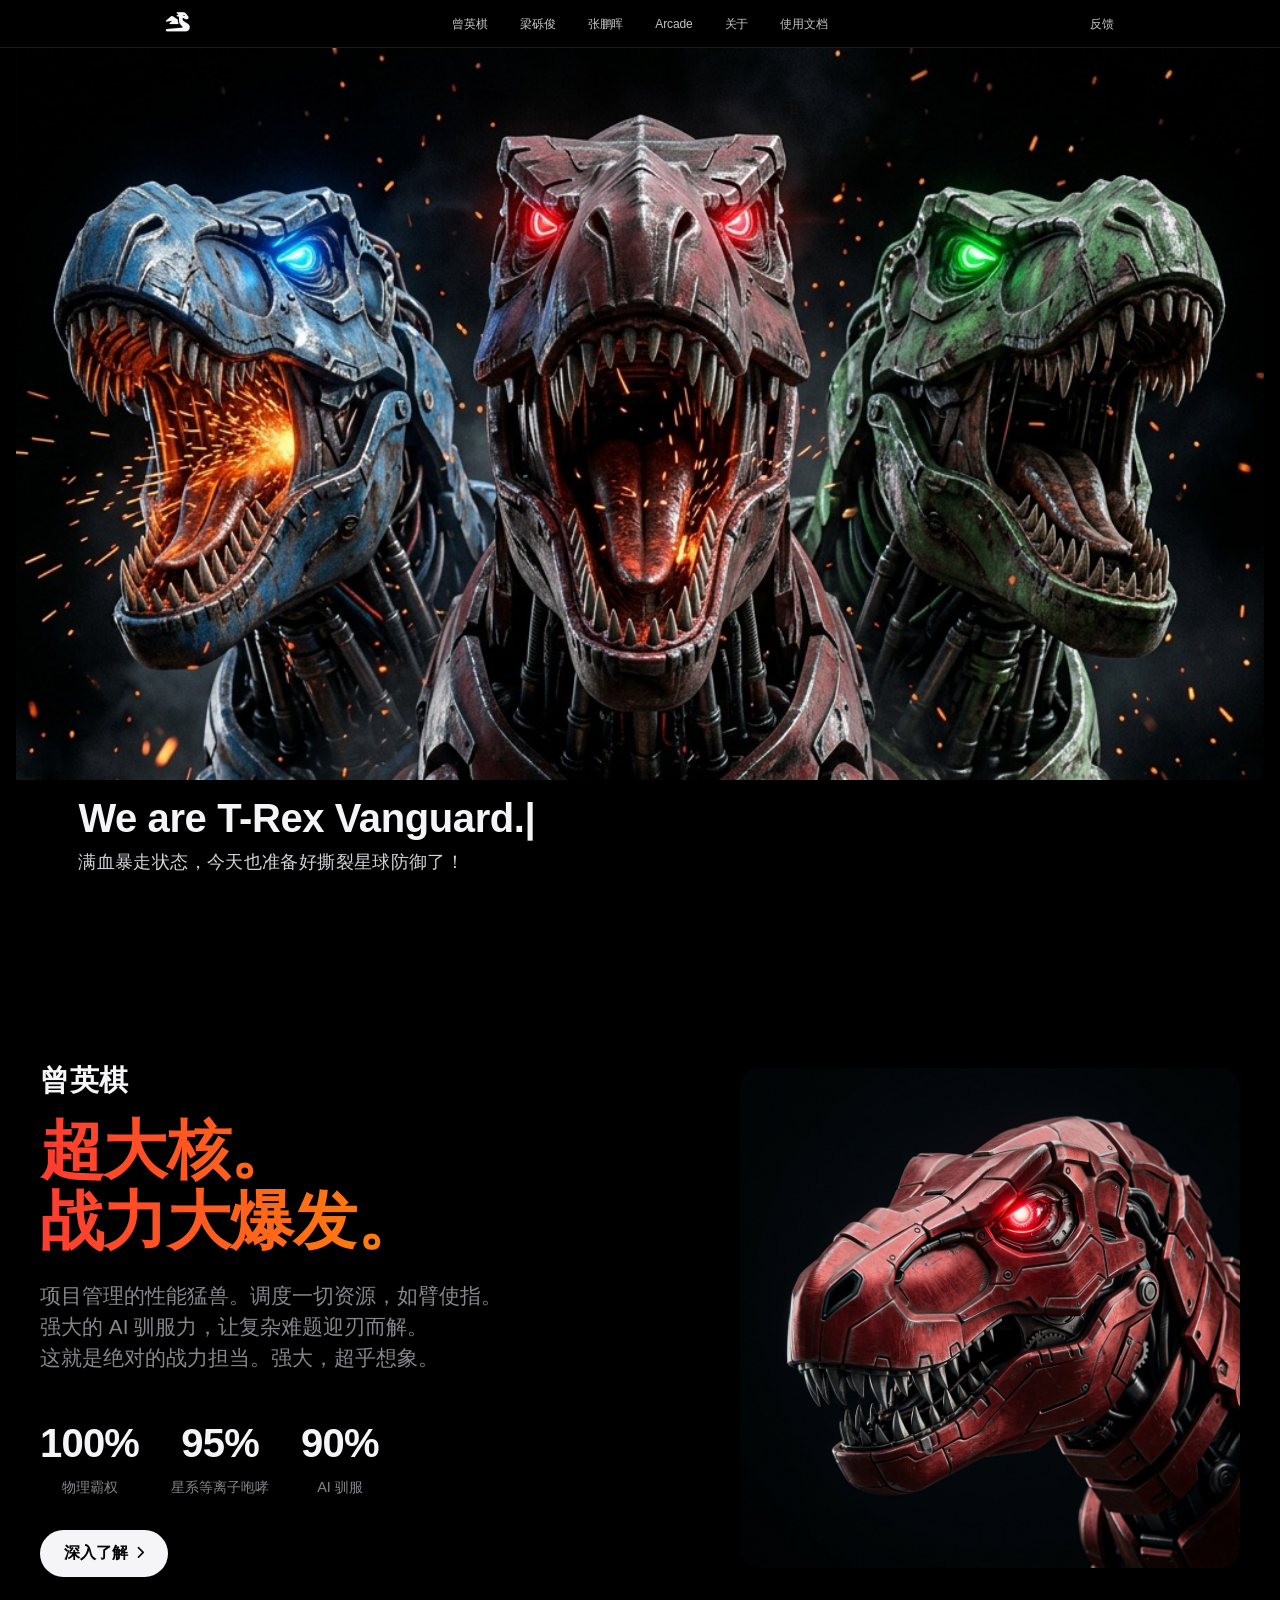
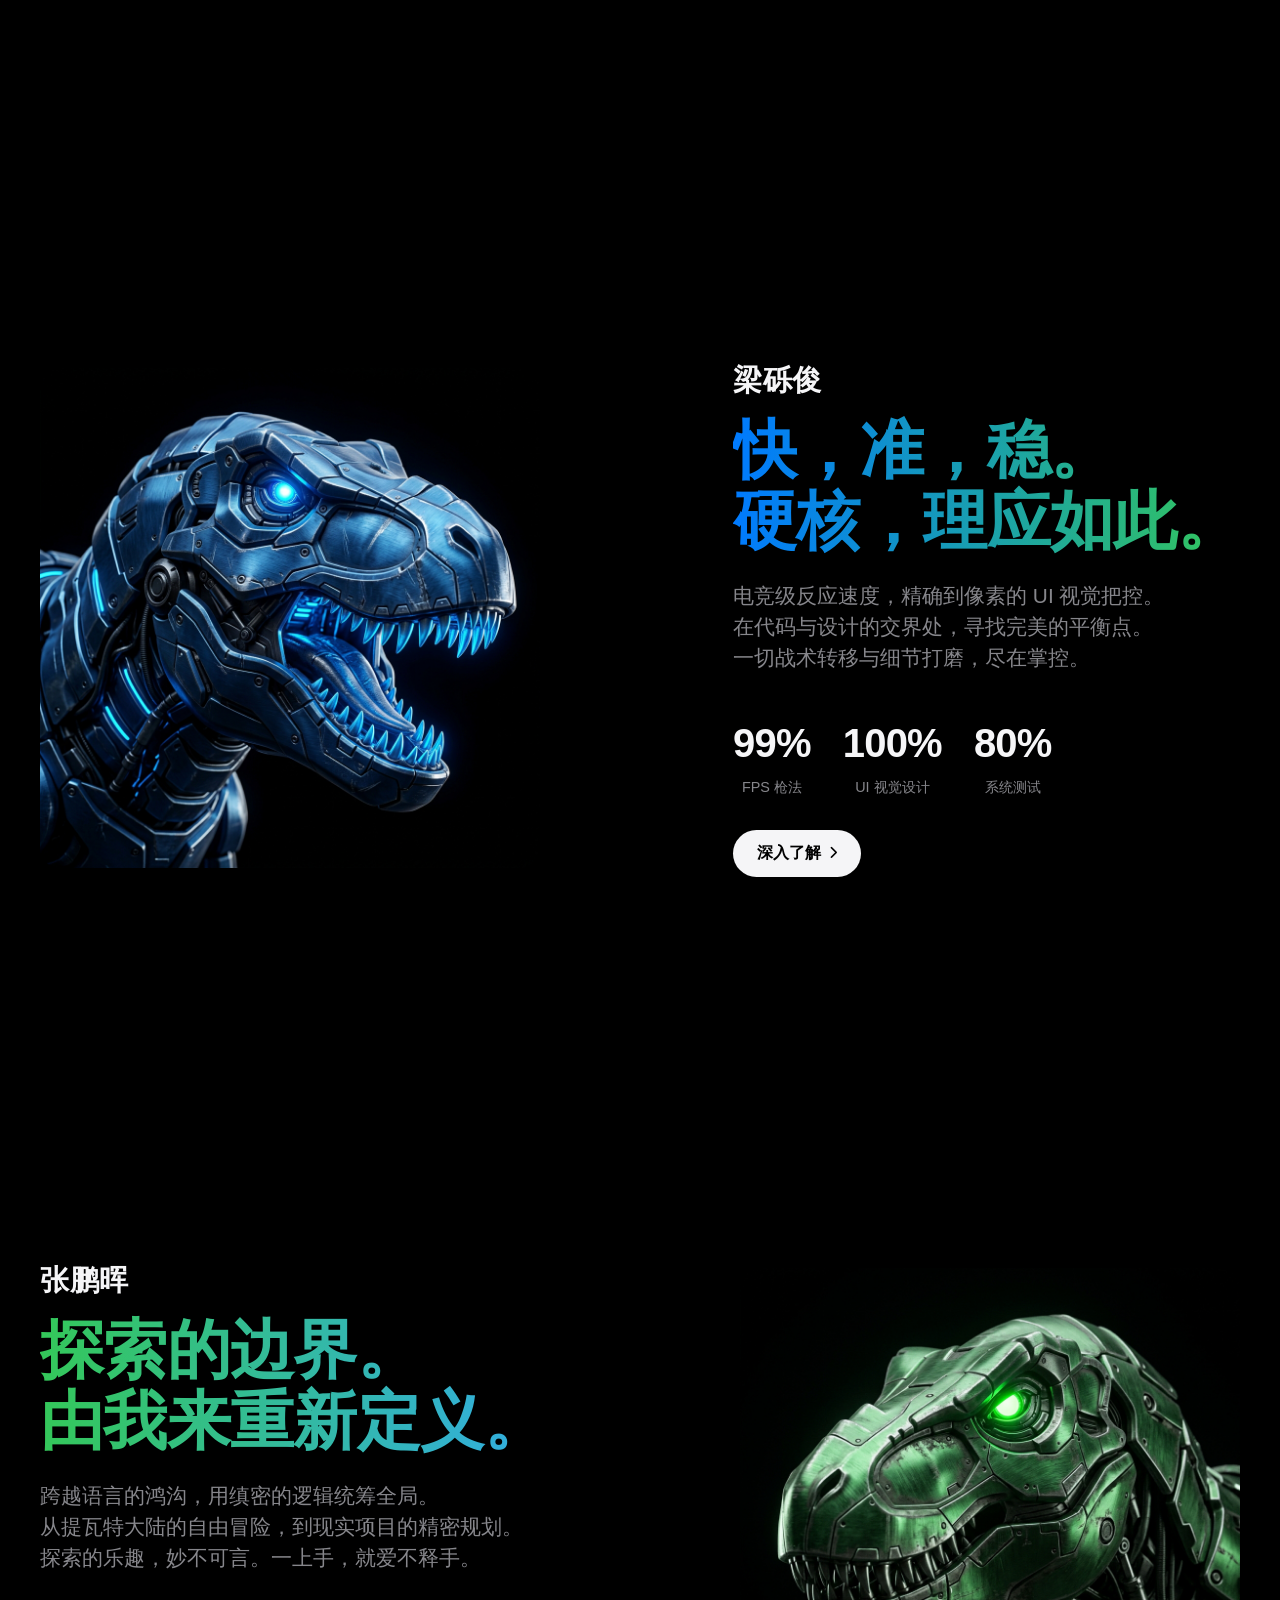
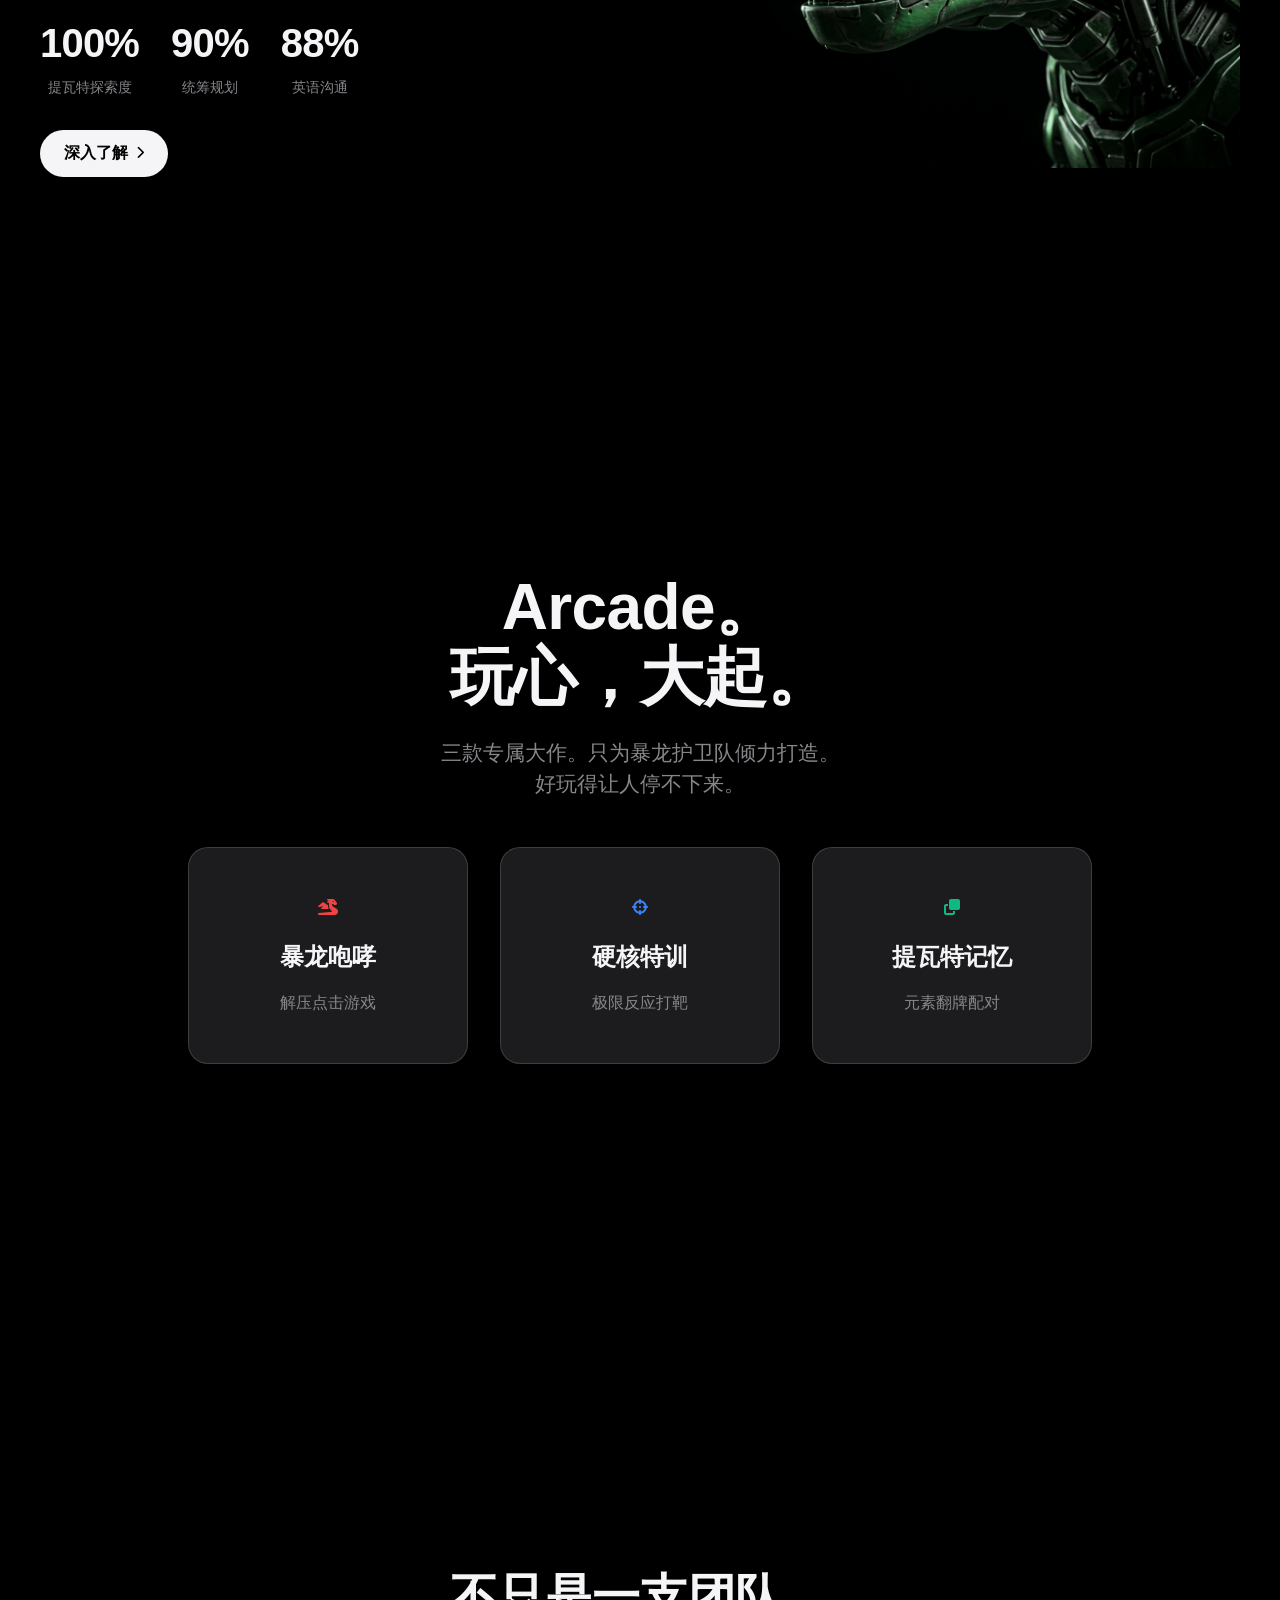
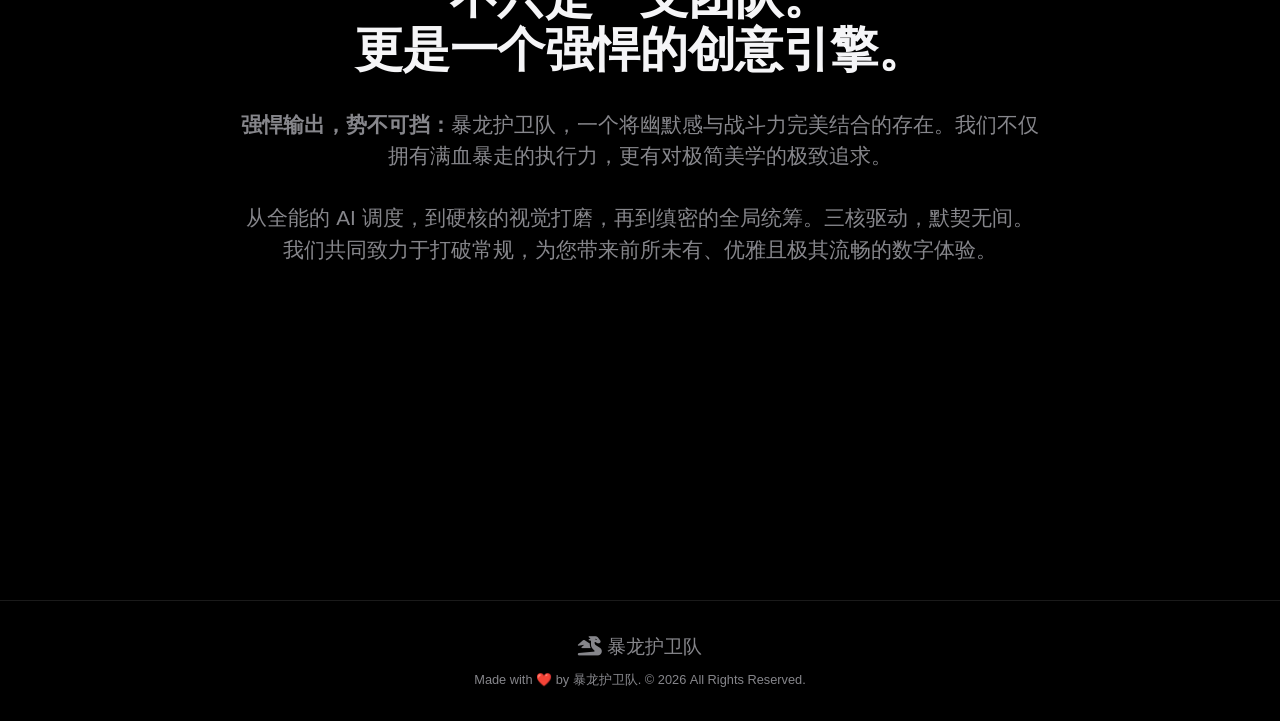
==== commit 8d174876: "content: Update Red Dragon physical dominance to 100%" ====
--- a/index.html
+++ b/index.html
@@ -48,7 +48,7 @@
                     这就是绝对的战力担当。强大，<span style="white-space: nowrap;">超乎想象。</span>
                 </p>
                 <div class="apple-specs reveal delay-3">
-                    <div class="spec-item"><span class="spec-value">MAX</span><span class="spec-label">物理霸权</span></div>
+                    <div class="spec-item"><span class="spec-value">100%</span><span class="spec-label">物理霸权</span></div>
                     <div class="spec-item"><span class="spec-value">95%</span><span class="spec-label">星系等离子咆哮</span></div>
                     <div class="spec-item"><span class="spec-value">90%</span><span class="spec-label">AI 驯服</span></div>
                 </div>
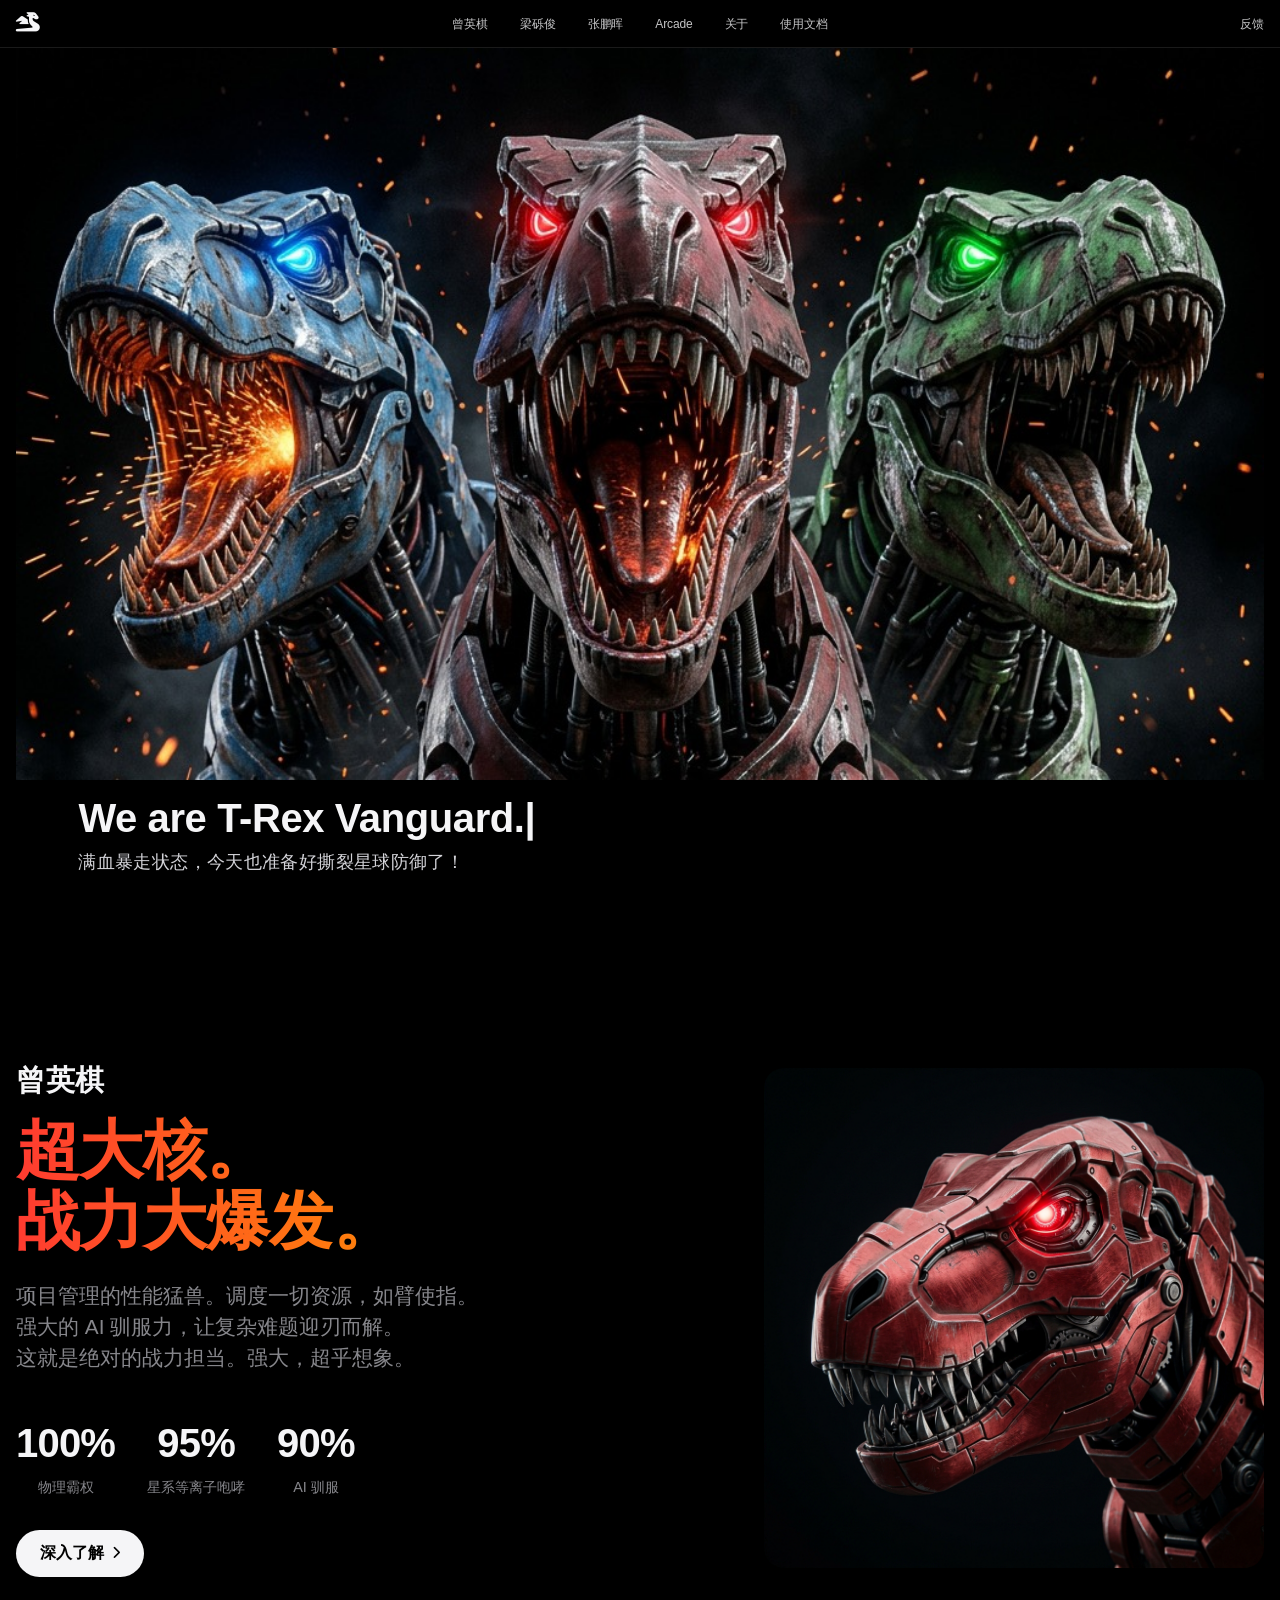
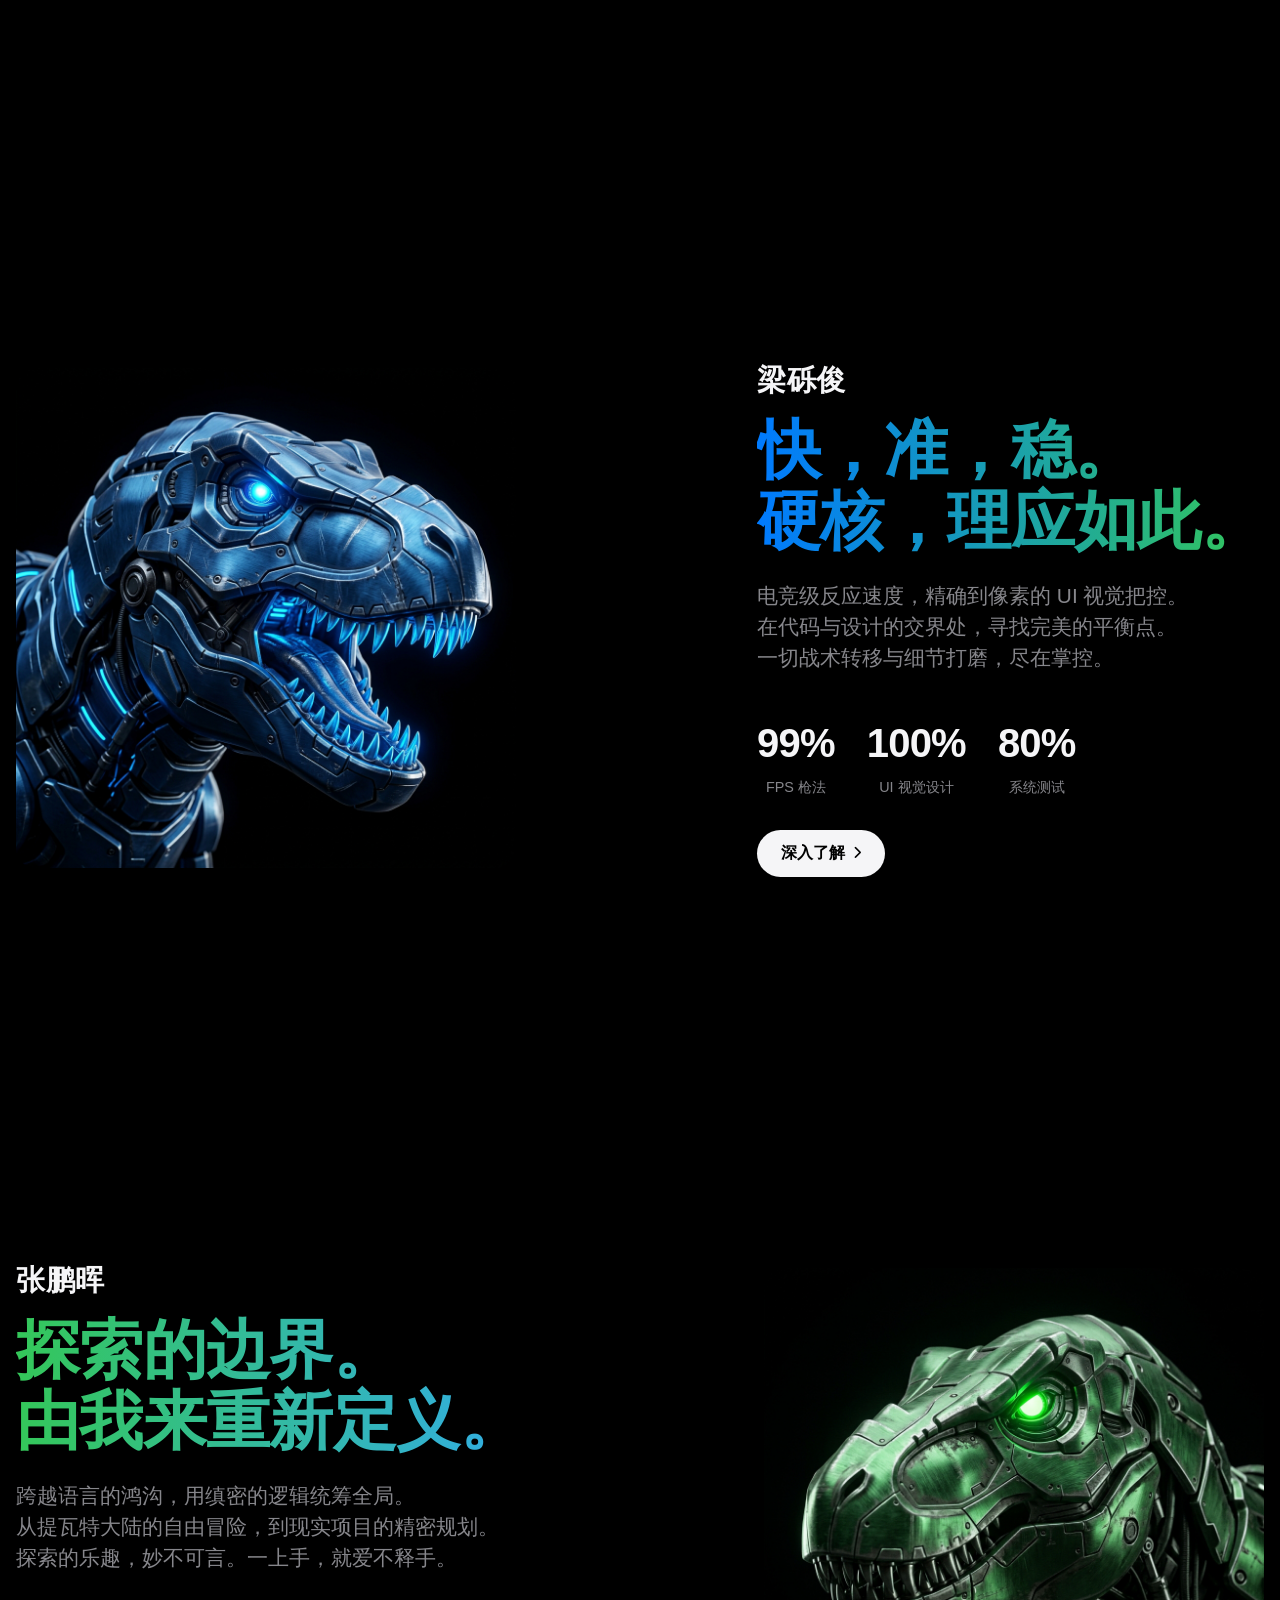
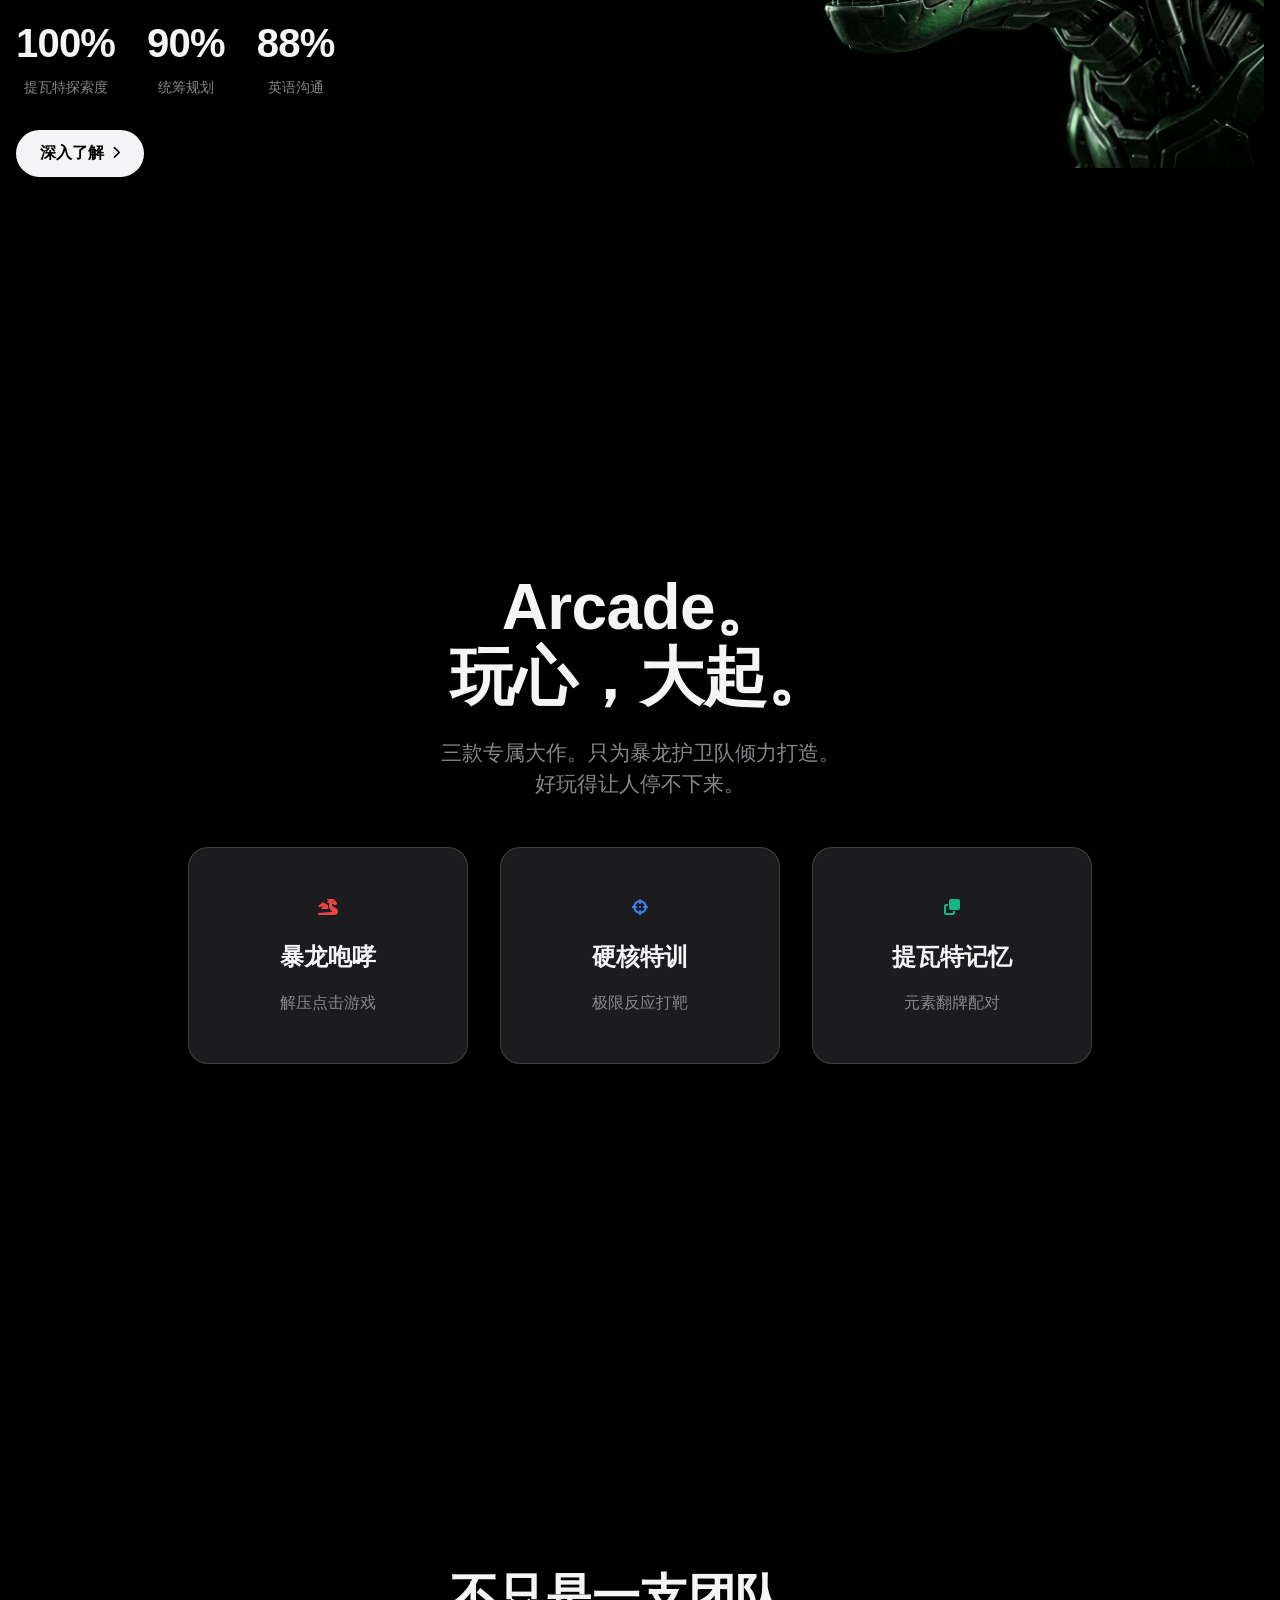
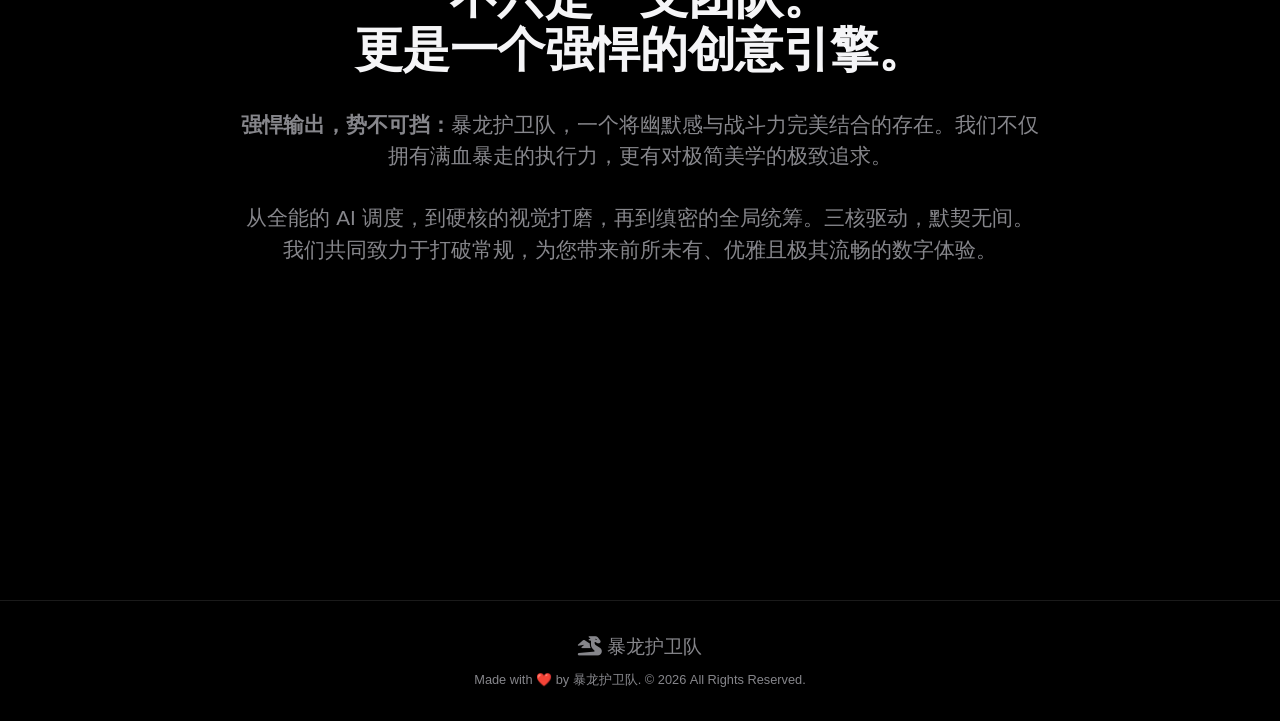
==== commit 6ab5c68a: "style: Increase max-width to 1440px for better ultra-wide screen display" ====
--- a/index.html
+++ b/index.html
@@ -4,7 +4,7 @@
     <meta charset="UTF-8">
     <meta name="viewport" content="width=device-width, initial-scale=1.0">
     <title>暴龙护卫队 (T-Rex Vanguard) - 团队专属风采展示平台</title>
-    <link rel="stylesheet" href="css/style.css?v=40">
+    <link rel="stylesheet" href="css/style.css?v=41">
     <!-- Google Fonts replaced with System Fonts in CSS, but keep FontAwesome -->
     <link rel="stylesheet" href="https://cdnjs.cloudflare.com/ajax/libs/font-awesome/6.4.0/css/all.min.css">
 </head>
--- a/css/style.css
+++ b/css/style.css
@@ -120,7 +120,7 @@
 
 .nav-container {
     width: 100%;
-    max-width: 980px;
+    max-width: 1440px;
     display: flex;
     justify-content: space-between;
     align-items: center;
@@ -186,7 +186,7 @@
 }
 
 .section-content {
-    max-width: 980px;
+    max-width: 1440px;
     width: 100%;
     z-index: 10;
 }
@@ -260,7 +260,7 @@
     justify-content: space-between;
     gap: 4rem;
     width: 100%;
-    max-width: 1200px;
+    max-width: 1440px;
 }
 
 .member-container.image-left {
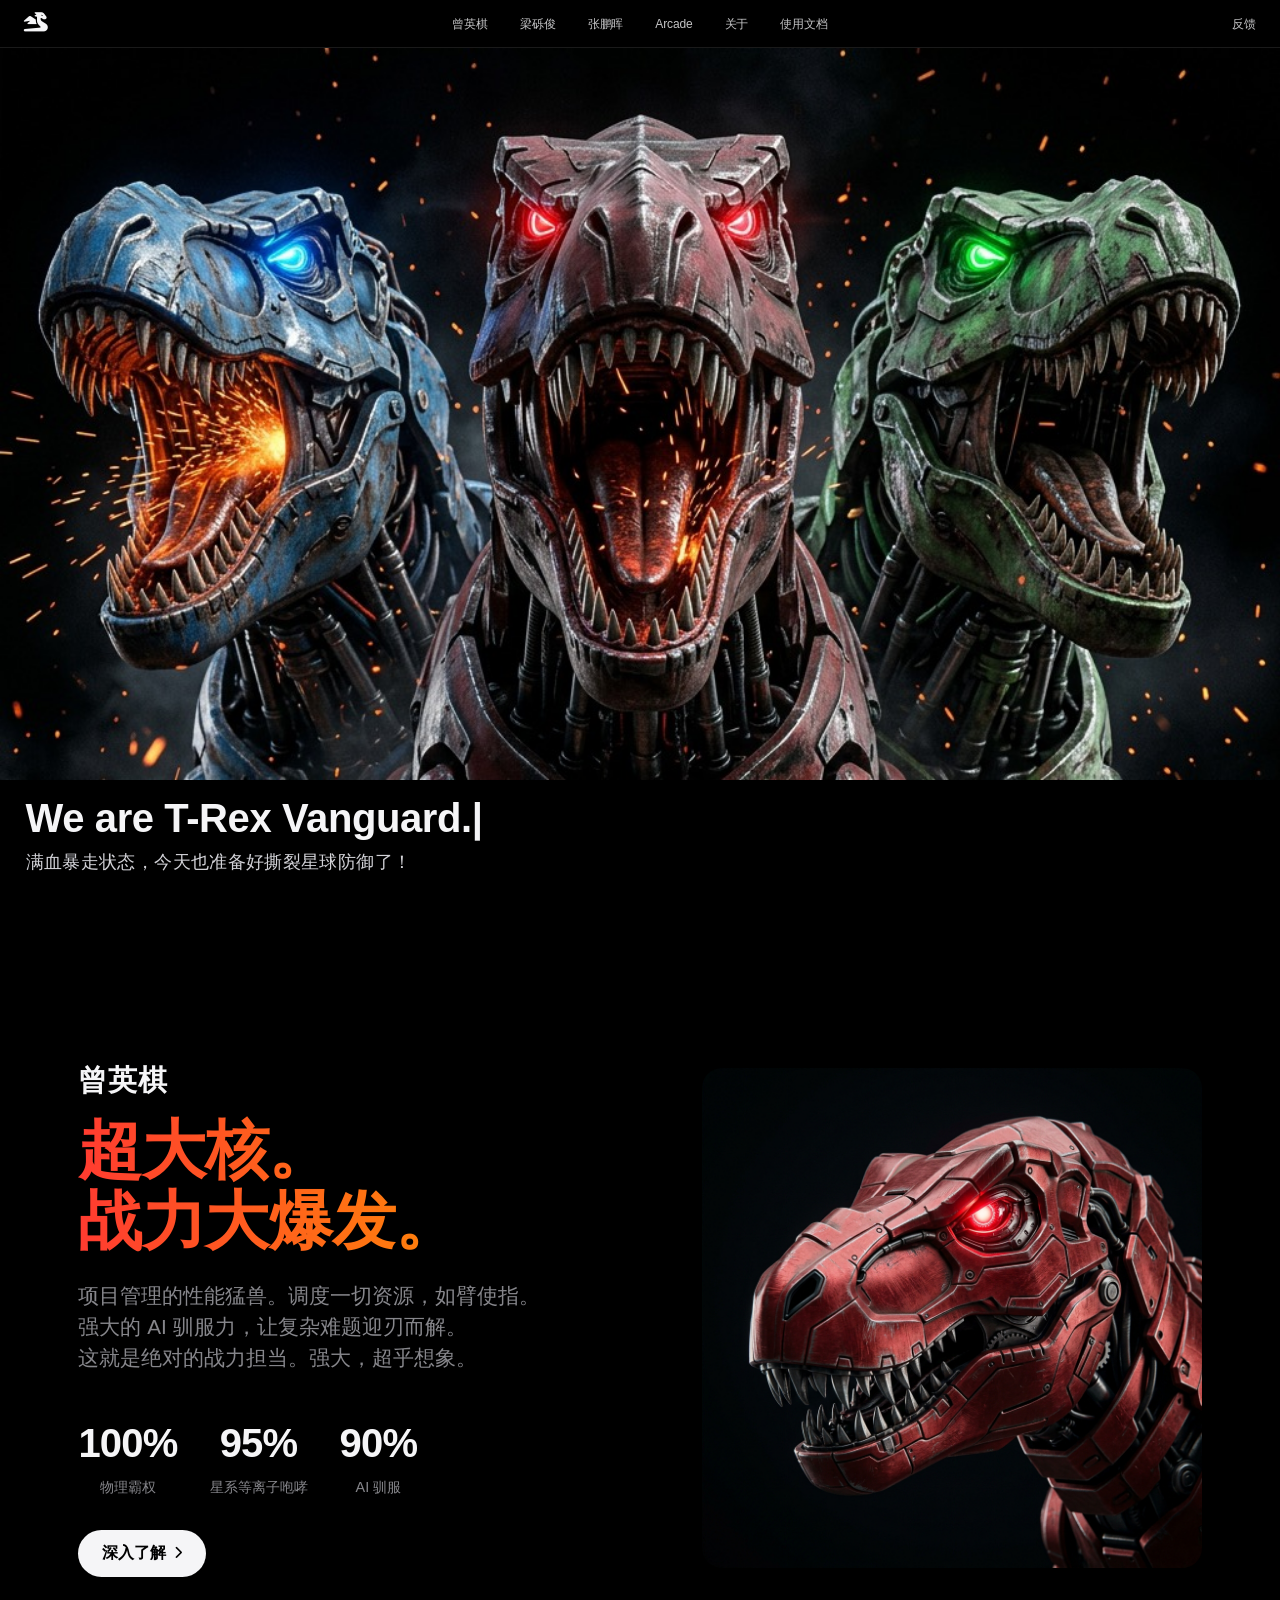
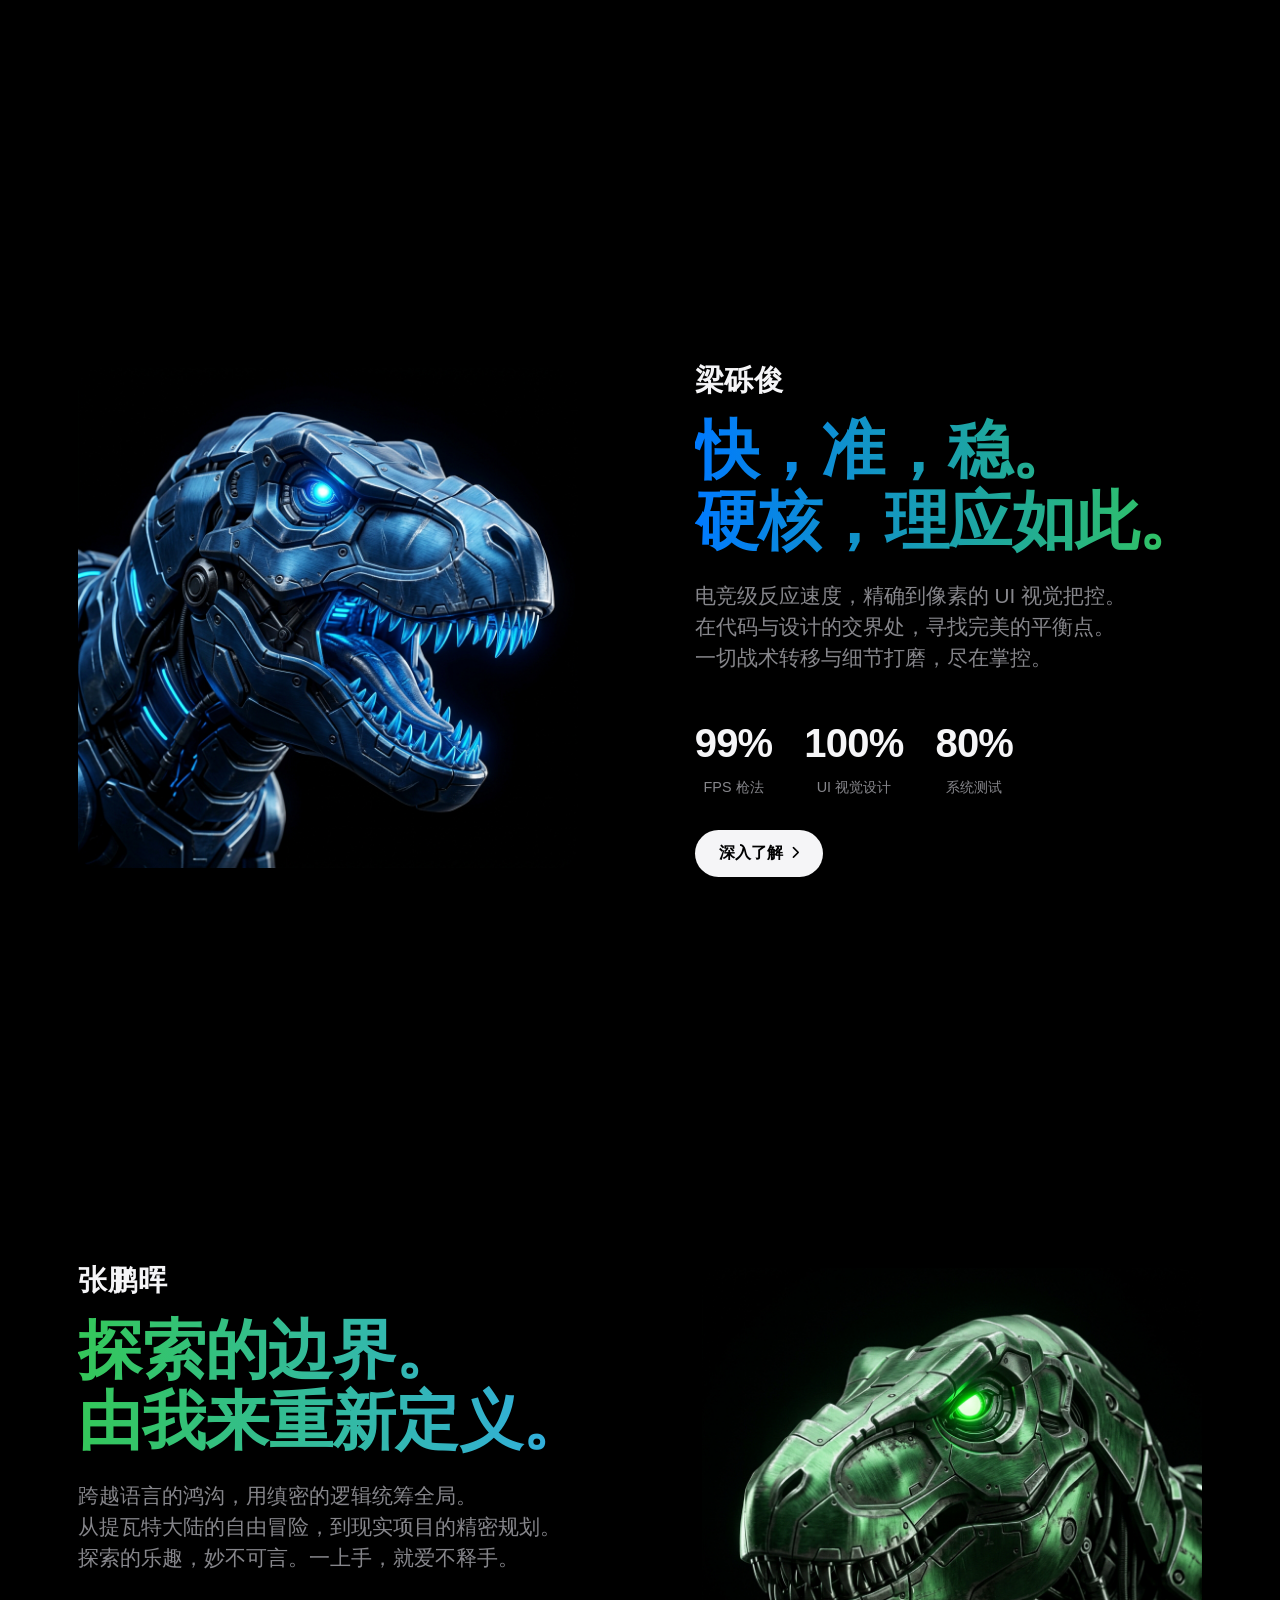
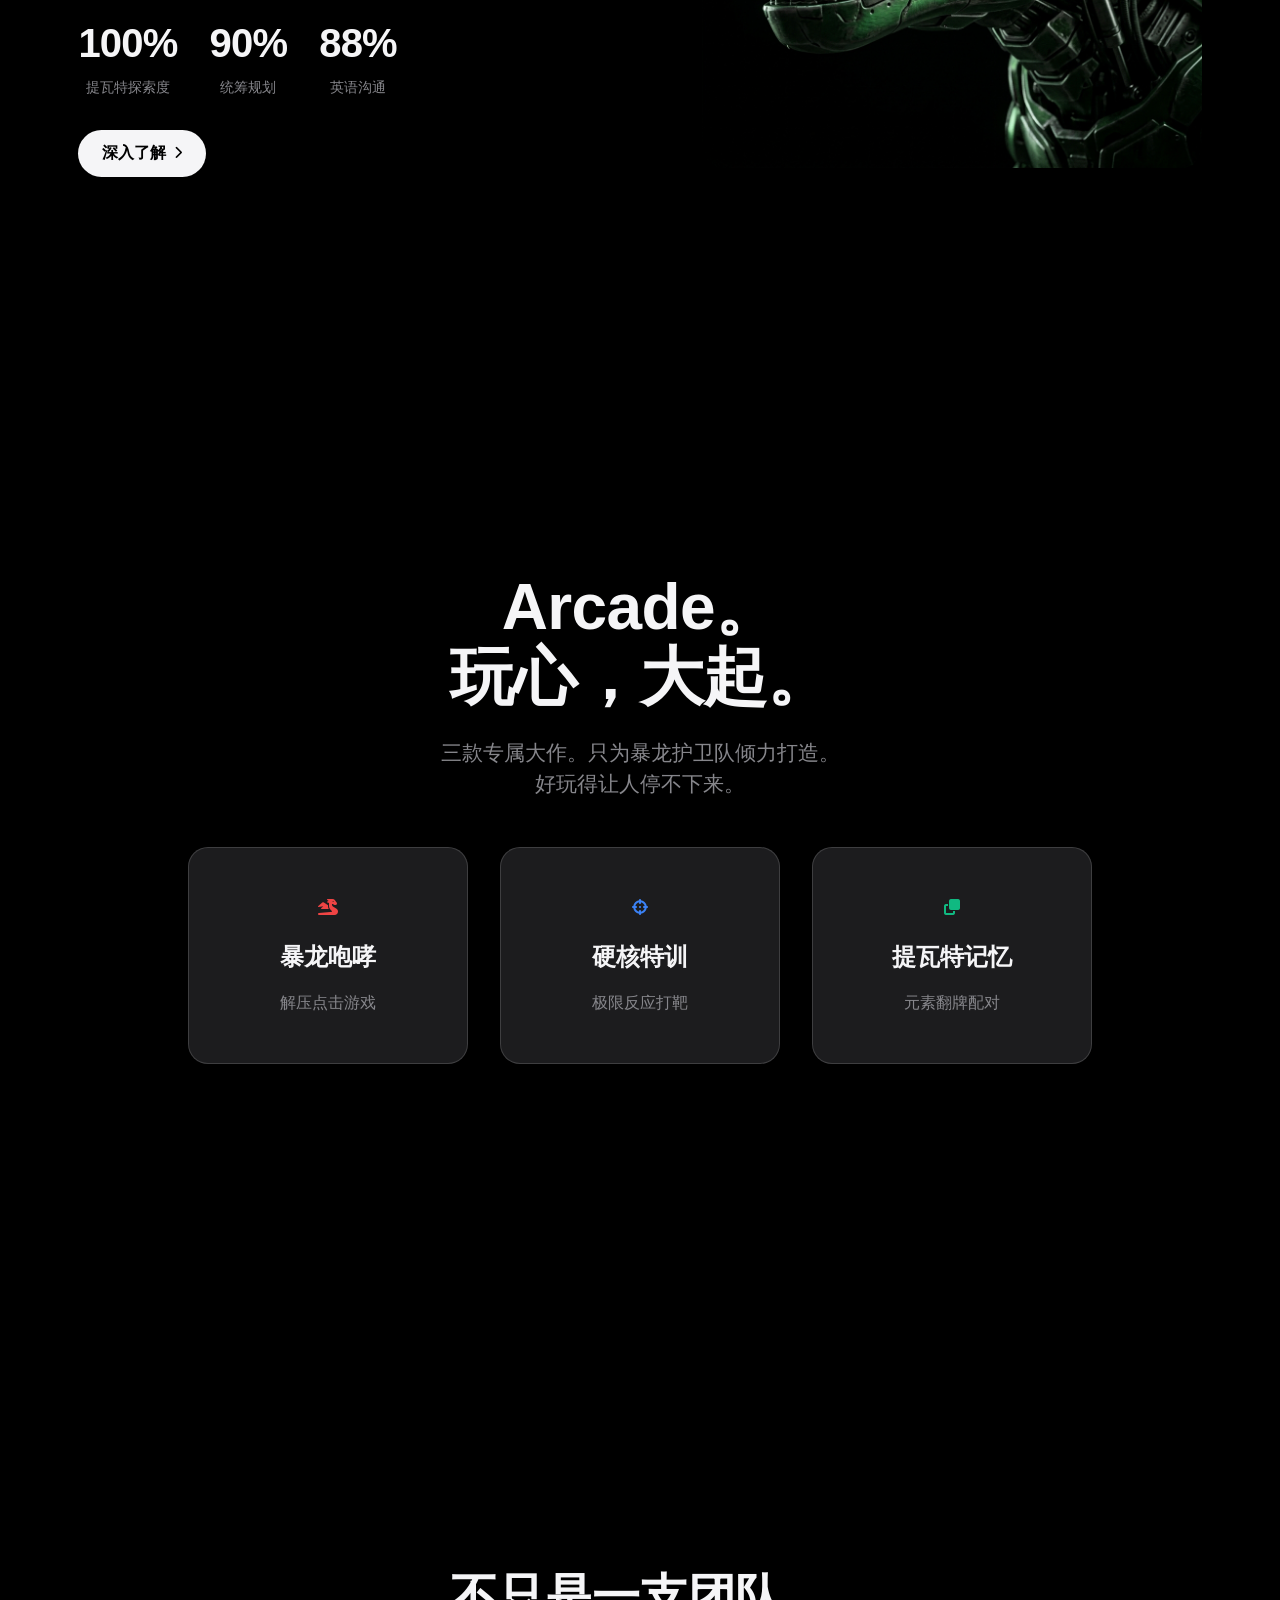
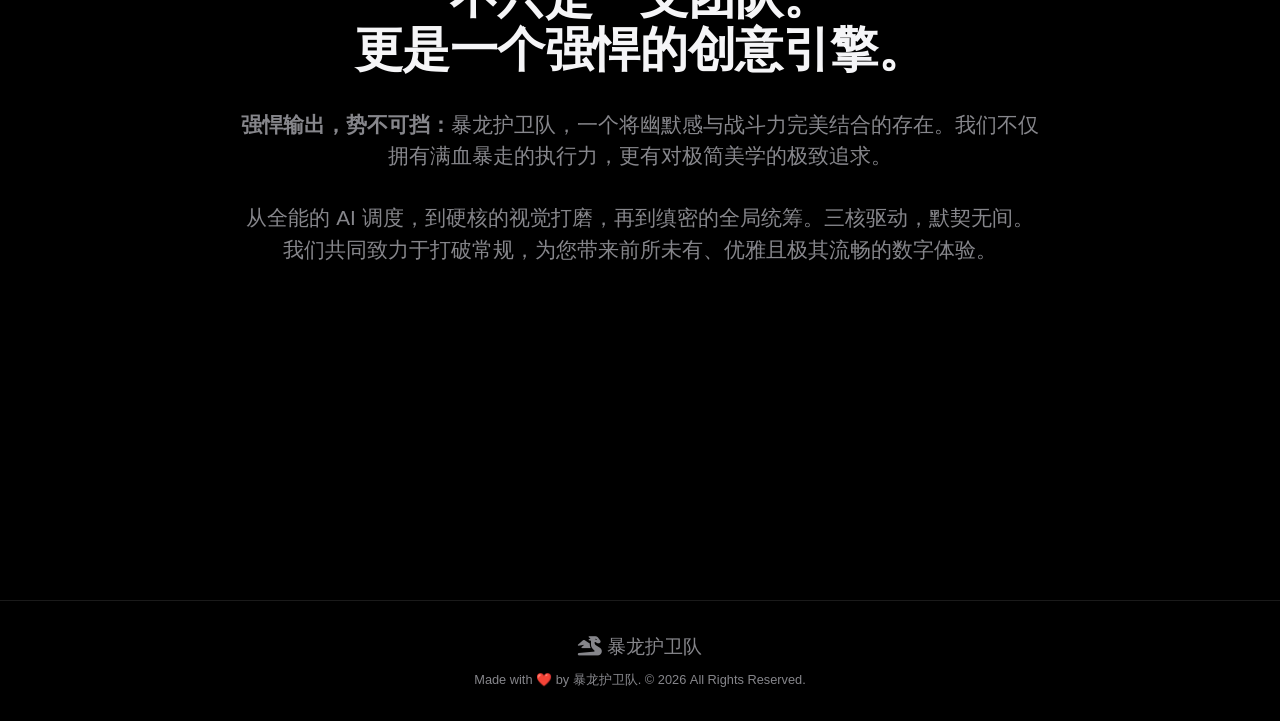
==== commit 278ca151: "style: 完美的高分屏自适应缩放与视觉细节打磨 修改清单： 1. 【无级缩放】引入 Fluid Typography (vw单位)，使网页基础字号随屏幕宽度动态放大，在超宽屏下自动填满屏幕，消除违" ====
--- a/index.html
+++ b/index.html
@@ -3,7 +3,8 @@
 <head>
     <meta charset="UTF-8">
     <meta name="viewport" content="width=device-width, initial-scale=1.0">
-    <title>暴龙护卫队 (T-Rex Vanguard) - 团队专属风采展示平台</title>
+    <title>暴龙护卫队 (T-Rex Vanguard)</title>
+    <link rel="icon" href="image/dragon.svg" type="image/svg+xml">
     <link rel="stylesheet" href="css/style.css?v=41">
     <!-- Google Fonts replaced with System Fonts in CSS, but keep FontAwesome -->
     <link rel="stylesheet" href="https://cdnjs.cloudflare.com/ajax/libs/font-awesome/6.4.0/css/all.min.css">
--- a/css/style.css
+++ b/css/style.css
@@ -120,11 +120,10 @@
 
 .nav-container {
     width: 100%;
-    max-width: 1440px;
+    padding: 0 1.5rem;
     display: flex;
     justify-content: space-between;
     align-items: center;
-    padding: 0 1rem;
 }
 
 .nav-container .logo {
@@ -186,8 +185,9 @@
 }
 
 .section-content {
-    max-width: 1440px;
-    width: 100%;
+    max-width: 90rem;
+    width: 90%;
+    margin: 0 auto;
     z-index: 10;
 }
 
@@ -259,8 +259,9 @@
     align-items: center;
     justify-content: space-between;
     gap: 4rem;
-    width: 100%;
-    max-width: 1440px;
+    width: 90%;
+    margin: 0 auto;
+    max-width: 90rem;
 }
 
 .member-container.image-left {
@@ -269,6 +270,17 @@
 
 .member-container.image-right {
     flex-direction: row;
+}
+
+html {
+    scroll-behavior: smooth;
+}
+
+/* Fluid scaling for ultra-wide monitors (Windows HD/2K/4K) */
+@media (min-width: 1440px) {
+    html {
+        font-size: 1.1111vw;
+    }
 }
 
 .member-container .section-content {
@@ -296,11 +308,11 @@
 
 .member-image {
     width: 100%;
-    max-width: 500px;
+    max-width: 31.25rem;
     height: auto;
     border-radius: 20px;
     box-shadow: 0 30px 60px rgba(0,0,0,0.5);
-    transition: transform 0.5s ease;
+    transition: transform 0.5s cubic-bezier(0.16, 1, 0.3, 1);
     object-fit: cover;
 }
 
@@ -379,7 +391,7 @@
     background: var(--bg-main);
     border-radius: 20px;
     padding: 3rem 2rem;
-    width: 280px;
+    width: 17.5rem;
     cursor: pointer;
     transition: transform 0.3s ease, box-shadow 0.3s ease;
     border: 1px solid var(--glass-border);
@@ -478,7 +490,7 @@
     border: 1px solid var(--glass-border);
     border-radius: 20px;
     width: 90%;
-    max-width: 800px;
+    max-width: 50rem;
     max-height: 90vh;
     overflow-y: auto;
     position: relative;
@@ -492,6 +504,8 @@
     position: relative;
     padding-top: 48px; /* Offset for navbar */
     padding-bottom: 0; /* Remove inherited 4rem padding from apple-section! */
+    padding-left: 0;
+    padding-right: 0;
     height: 100vh; /* Fallback */
     height: 100dvh; /* Dynamic viewport height to prevent browser chrome from hiding the bottom */
     width: 100%;
@@ -531,7 +545,7 @@
     justify-content: flex-end; /* Push content to the bottom */
     align-items: flex-start;
     text-align: left;
-    padding: 1rem 5% 1.5rem 5%; /* Restored safe bottom padding so it doesn't get cut off by screen bezels */
+    padding: 1rem 5% 1.5rem 2%; /* Restored safe bottom padding so it doesn't get cut off by screen bezels, added slight left padding as requested */
     background-color: #000; /* Solid black block */
     z-index: 2;
 }
@@ -643,7 +657,7 @@
 .modal-right { width: 70%; text-align: left; }
 
 .avatar-large {
-    width: 100px; height: 100px;
+    width: 6.25rem; height: 6.25rem;
     border-radius: 50%;
     display: flex; justify-content: center; align-items: center;
     font-size: 3rem; color: white; margin: 0 auto 1rem;
@@ -655,7 +669,7 @@
 .hobbies-tags { display: flex; flex-wrap: wrap; gap: 0.5rem; justify-content: center; margin-top: 1rem; }
 .tag { background: rgba(134, 134, 139, 0.2); padding: 0.3rem 0.6rem; border-radius: 12px; font-size: 0.8rem; color: var(--text-main); }
 
-.scroll-text { max-height: 200px; overflow-y: auto; padding-right: 10px; margin-top: 1rem; }
+.scroll-text { margin-top: 1rem; }
 .scroll-text p { margin-bottom: 0.5rem; color: var(--text-muted); font-size: 0.95rem; }
 
 .random-toast {
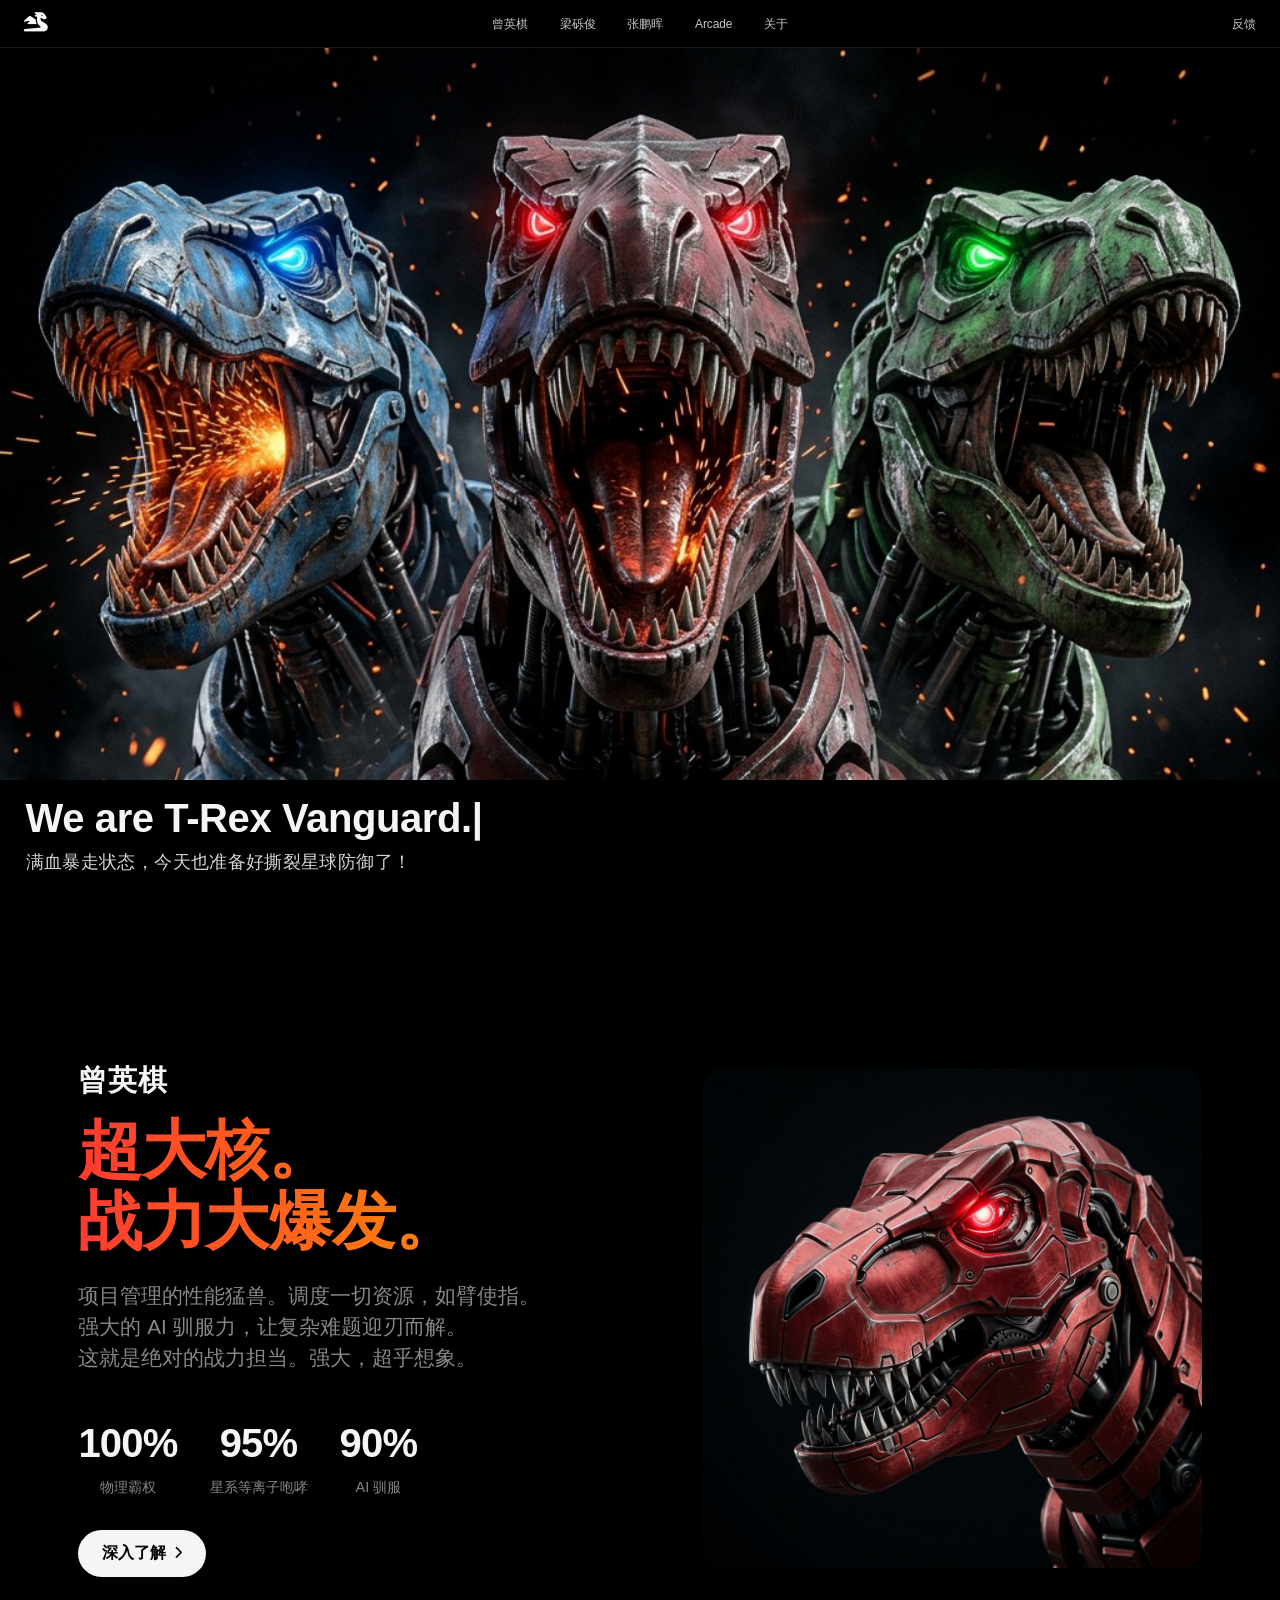
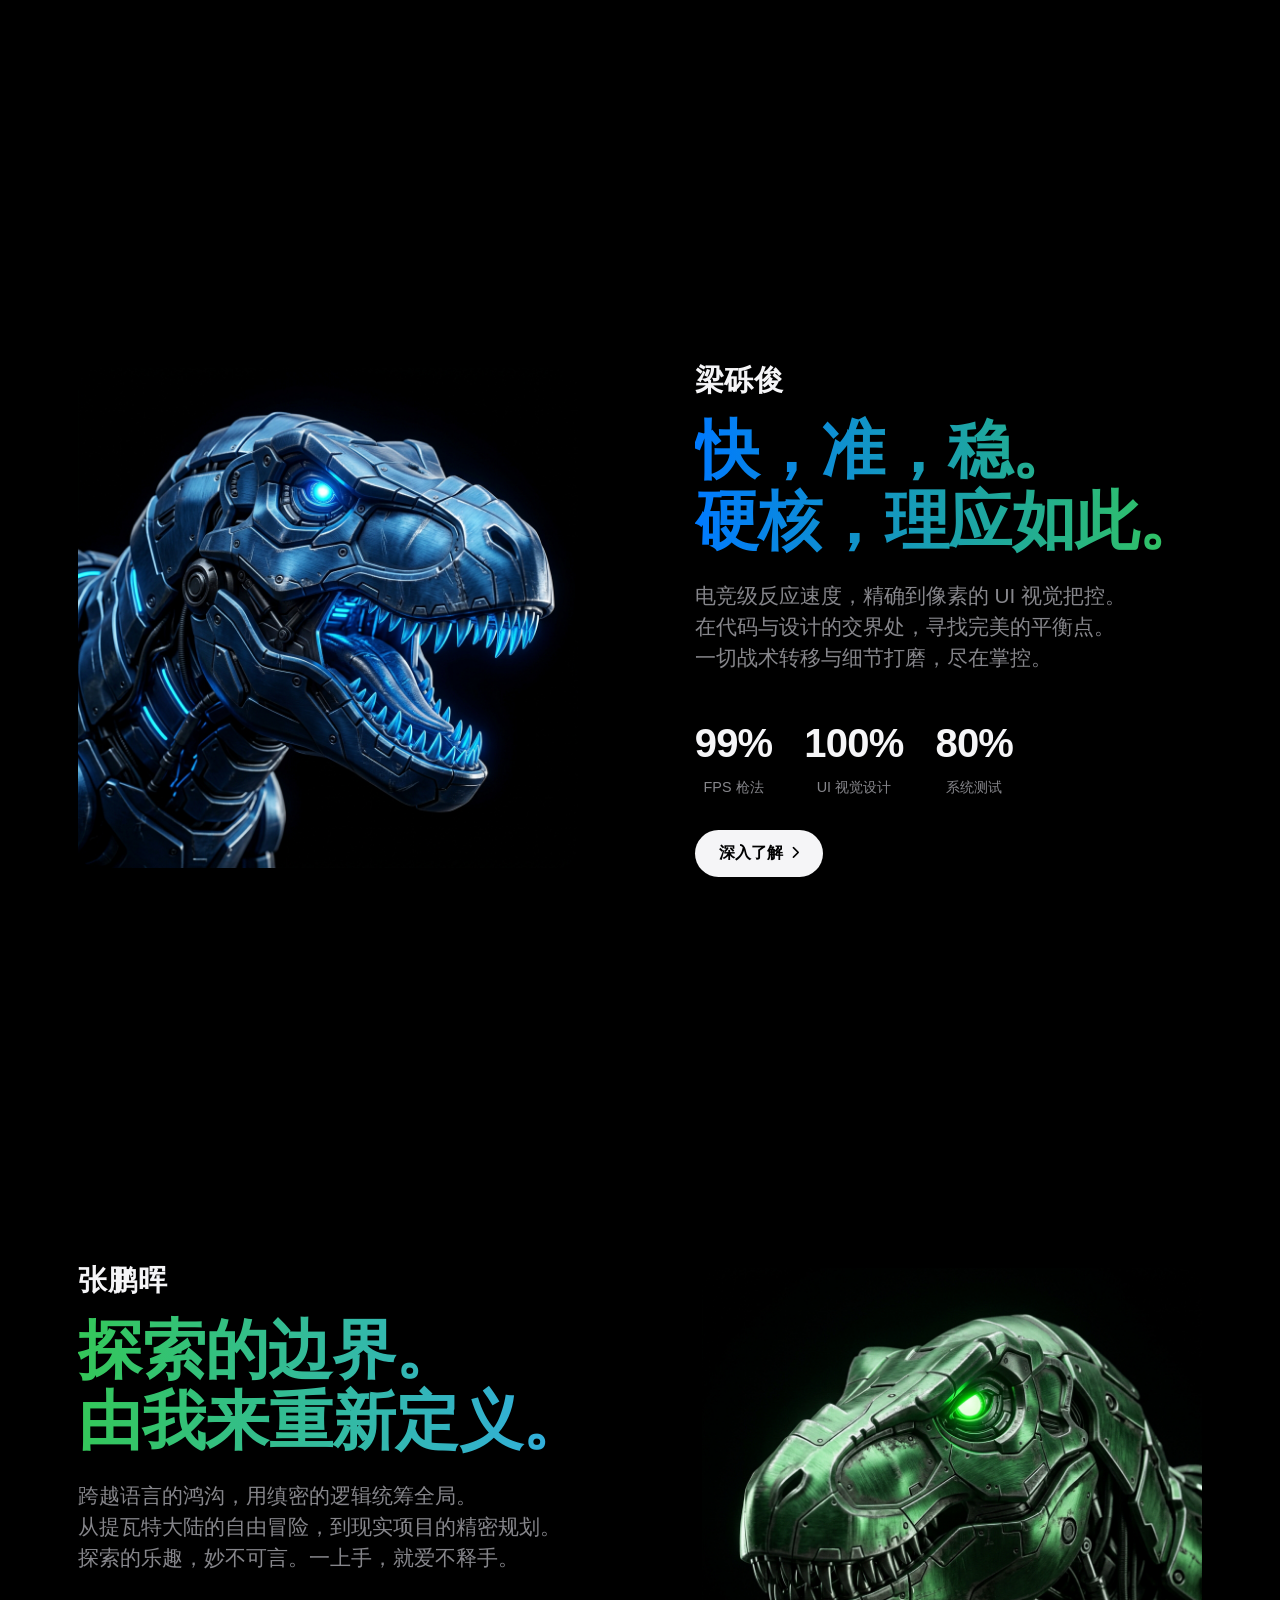
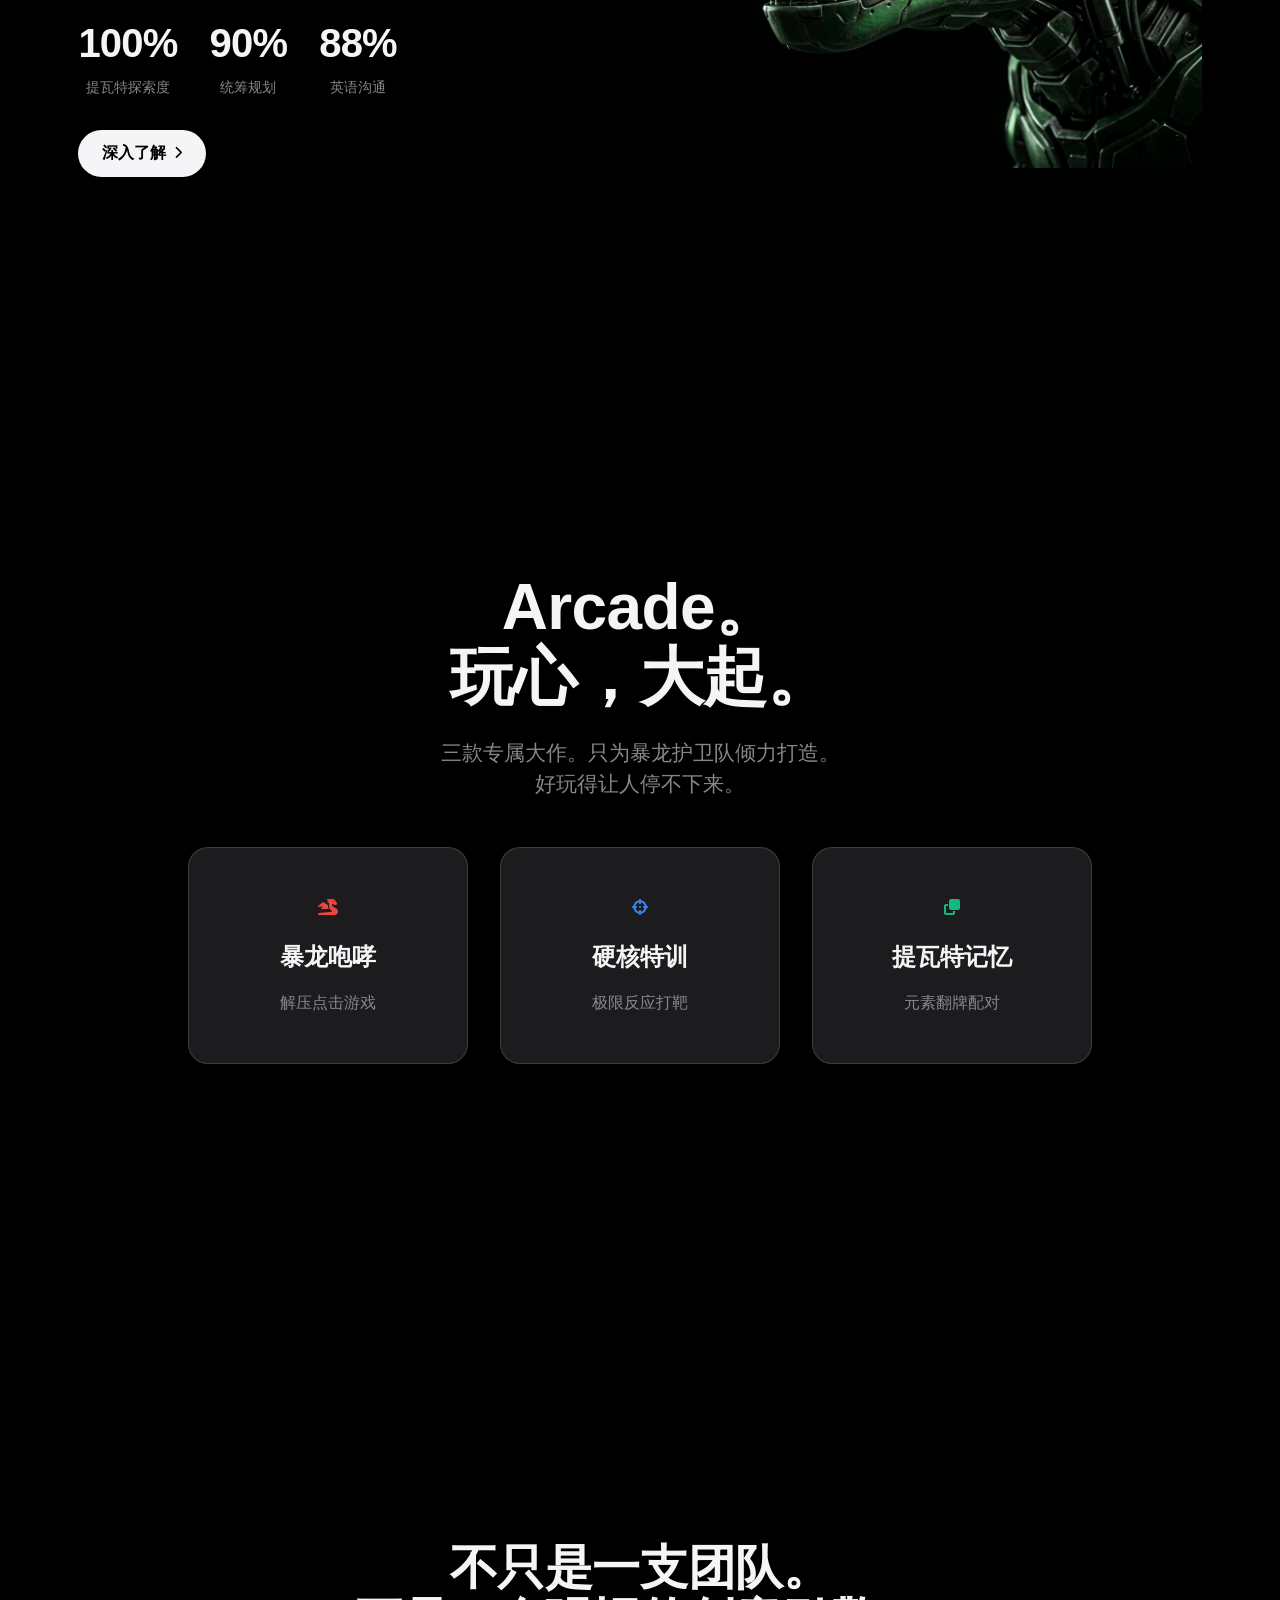
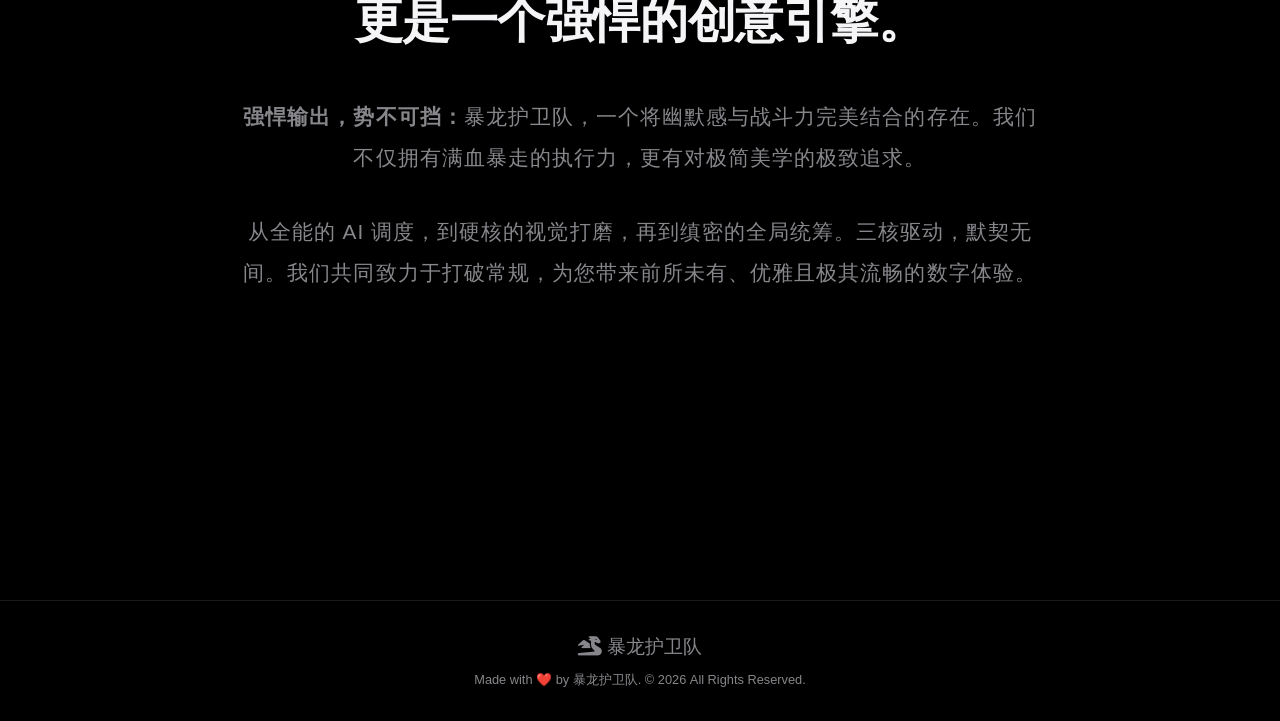
==== commit e8f0cde8: "refactor: 深度优化排版与彻底清理冗余元素 - 删除并清理'使用文档'相关入口及弹窗结构  - 彻底斩断底部 Logo 的所有交互彩蛋及鼠标反馈  - 修复'关于'文段的换行与拥挤问题，提升呼" ====
--- a/index.html
+++ b/index.html
@@ -20,7 +20,6 @@
                 <a href="#zhang">张鹏晖</a>
                 <a href="#arcade">Arcade</a>
                 <a href="#about">关于</a>
-                <a href="#" onclick="openGameModal('docs-modal'); return false;">使用文档</a>
             </nav>
             <a href="#" class="feedback-nav" onclick="openGameModal('feedback-modal'); return false;">反馈</a>
         </div>
@@ -138,11 +137,15 @@
     <!-- About Section -->
     <section id="about" class="apple-section about-section">
         <div class="section-content text-center">
-            <h2 class="apple-headline reveal" style="font-size:3rem; margin-bottom:2rem;">不只是一支团队。<br>更是一个强悍的创意引擎。</h2>
-            <p class="apple-copy reveal delay-2" style="max-width: 800px; margin: 0 auto;">
-                <strong>强悍输出，势不可挡：</strong>暴龙护卫队，一个将幽默感与战斗力完美结合的存在。我们不仅拥有满血暴走的执行力，更有对极简美学的极致追求。<br><br>
-                从全能的 AI 调度，到硬核的视觉打磨，再到缜密的全局统筹。三核驱动，默契无间。我们共同致力于打破常规，为您带来前所未有、优雅且极其流畅的数字体验。
-            </p>
+            <h2 class="apple-headline reveal" style="font-size:3rem; margin-bottom:3rem;">不只是一支团队。<br>更是一个强悍的创意引擎。</h2>
+            <div class="reveal delay-2" style="max-width: 50rem; margin: 0 auto;">
+                <p class="apple-copy" style="line-height: 2; letter-spacing: 0.05em; margin-bottom: 2rem;">
+                    <strong>强悍输出，势不可挡：</strong>暴龙护卫队，一个将幽默感与战斗力完美结合的存在。我们不仅拥有满血暴走的执行力，更有对极简美学的极致追求。
+                </p>
+                <p class="apple-copy" style="line-height: 2; letter-spacing: 0.05em; margin-bottom: 0;">
+                    从全能的 AI 调度，到硬核的视觉打磨，再到缜密的全局统筹。三核驱动，默契无间。我们共同致力于打破常规，为您带来前所未有、优雅且极其流畅的数字体验。
+                </p>
+            </div>
         </div>
     </section>
 
@@ -329,65 +332,29 @@
         </div>
     </div>
 
-    <!-- Docs Modal -->
-    <div id="docs-modal" class="game-overlay">
-        <div class="game-container glass-panel">
-            <button class="close-game" onclick="closeGameModal('docs-modal')"><i class="fa-solid fa-xmark"></i></button>
-            <div class="game-header">
-                <h2><i class="fa-solid fa-book"></i> 网页使用文档</h2>
-            </div>
-            <div class="game-area" style="overflow-y: auto; padding: 2rem; display: block; text-align: left;">
-                <h3 class="mb-2" style="color: var(--primary-color);">1. 基础功能</h3>
-                <ul style="list-style: disc; margin-left: 2rem; margin-bottom: 1.5rem; color: var(--text-muted);">
-                    <li><strong>深浅色模式切换</strong>：点击右上角的月亮/太阳图标，无缝切换深色和浅色主题。</li>
-                    <li><strong>沉浸式浏览</strong>：页面利用 Apple 级的大面积留白与滚动动画，建议平滑滚动体验最佳。</li>
-                </ul>
-                <h3 class="mb-2" style="color: var(--primary-color);">2. 互动大作</h3>
-                <ul style="list-style: disc; margin-left: 2rem; margin-bottom: 1.5rem; color: var(--text-muted);">
-                    <li><strong>暴龙咆哮</strong>：解压点击。</li>
-                    <li><strong>硬核特训</strong>：射击反应。</li>
-                    <li><strong>提瓦特记忆</strong>：翻牌配对。</li>
-                </ul>
-                <h3 class="mb-2" style="color: var(--primary-color);">3. 隐藏功能</h3>
-                <ul style="list-style: disc; margin-left: 2rem; margin-bottom: 1.5rem; color: var(--text-muted);">
-                    <li><strong>意见反馈</strong>：右下角信封按钮，随时联系我们。</li>
-                    <li><strong>暴龙觉醒彩蛋</strong>：连续快速点击页脚 Logo 5次。</li>
-                </ul>
-            </div>
-        </div>
-    </div>
-
     <!-- Feedback Modal -->
     <div id="feedback-modal" class="game-overlay">
-        <div class="game-container glass-panel" style="max-width: 450px; height: auto; text-align: center; background: var(--bg-main); margin: 0 auto;">
+        <div class="game-container glass-panel" style="max-width: 28rem; height: auto; text-align: center; background: var(--bg-main); margin: 0 auto;">
             <button class="close-game" onclick="closeGameModal('feedback-modal')"><i class="fa-solid fa-xmark"></i></button>
             <div class="game-header" style="justify-content: center; border-bottom: none; padding-bottom: 0;">
                 <h2 style="margin: 0; font-size: 1.8rem;"><i class="fa-solid fa-paper-plane" style="color: var(--text-main);"></i> 期待您的反馈</h2>
             </div>
-            <div class="game-area" style="padding: 2rem; display: flex; flex-direction: column; justify-content: center; align-items: center; gap: 1.5rem; background: transparent;">
+            <div class="game-area" style="padding: 1rem 0 0 0; display: flex; flex-direction: column; justify-content: center; align-items: center; gap: 1.5rem; background: transparent; height: auto;">
                 <p style="color: var(--text-muted); margin: 0; line-height: 1.6; font-size: 1.1rem; text-align: center;">
                     感谢您访问暴龙护卫队！如果您对我们的项目有任何意见、建议或发现了 Bug，随时欢迎联系我们。您的反馈是我们进步的动力。
                 </p>
-                <div class="feedback-email-box" style="background: var(--bg-alt); padding: 1.5rem; border-radius: 12px; border: 1px solid var(--glass-border); width: 100%;">
+                <div class="feedback-email-box" style="background: var(--bg-alt); padding: 1.5rem 1rem; border-radius: 12px; border: 1px solid var(--glass-border); width: 100%; box-sizing: border-box;">
                     <p style="margin: 0; font-size: 0.95rem; color: var(--text-muted); margin-bottom: 0.5rem;">反馈专属邮箱</p>
-                    <p style="margin: 0; font-size: 1.4rem; font-weight: 800; color: var(--text-main); user-select: all;">2708203325@QQ.COM</p>
-                </div>
-            </div>
-        </div>
-    </div>
-
-    <!-- T-Rex Easter Egg Container -->
-    <div id="trex-easter-egg" class="trex-container">
-        <div class="trex-content">
-            <i class="fa-solid fa-dragon fa-4x mb-2" style="color: white"></i>
-            <h2>嗷呜！暴龙战士觉醒！</h2>
+                    <p style="margin: 0; font-size: 1.4rem; font-weight: 800; color: var(--text-main); user-select: all; word-break: break-all;">2708203325@QQ.COM</p>
+                </div>
+            </div>
         </div>
     </div>
 
     <!-- Footer -->
     <footer class="apple-footer">
         <div class="container text-center">
-            <div id="footer-logo" class="footer-logo" title="点我有惊喜哦">
+            <div id="footer-logo" class="footer-logo">
                 <i class="fa-solid fa-dragon"></i> 暴龙护卫队
             </div>
             <p>Made with ❤️ by 暴龙护卫队. © 2026 All Rights Reserved.</p>
--- a/css/style.css
+++ b/css/style.css
@@ -445,7 +445,6 @@
 .footer-logo {
     font-size: 1.2rem;
     margin-bottom: 0.5rem;
-    cursor: pointer;
 }
 
 /* Reveal Animation */
